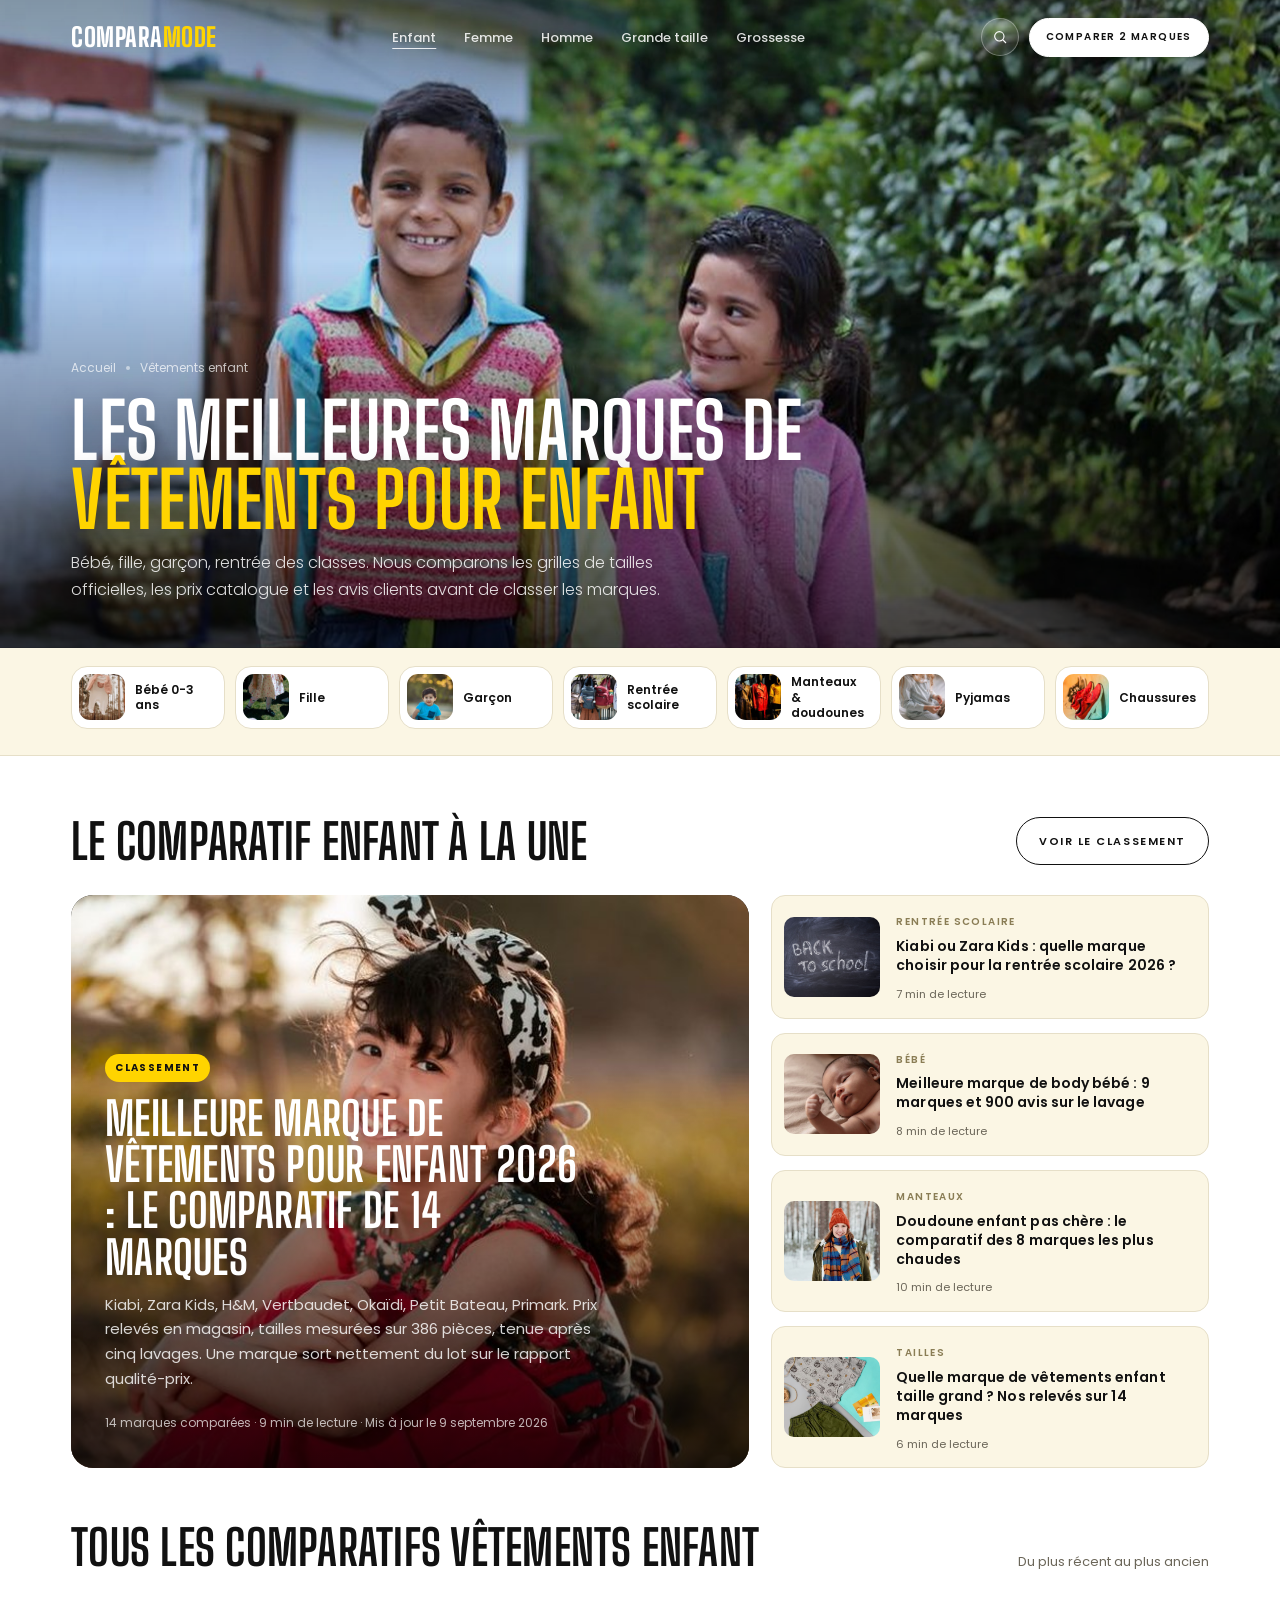
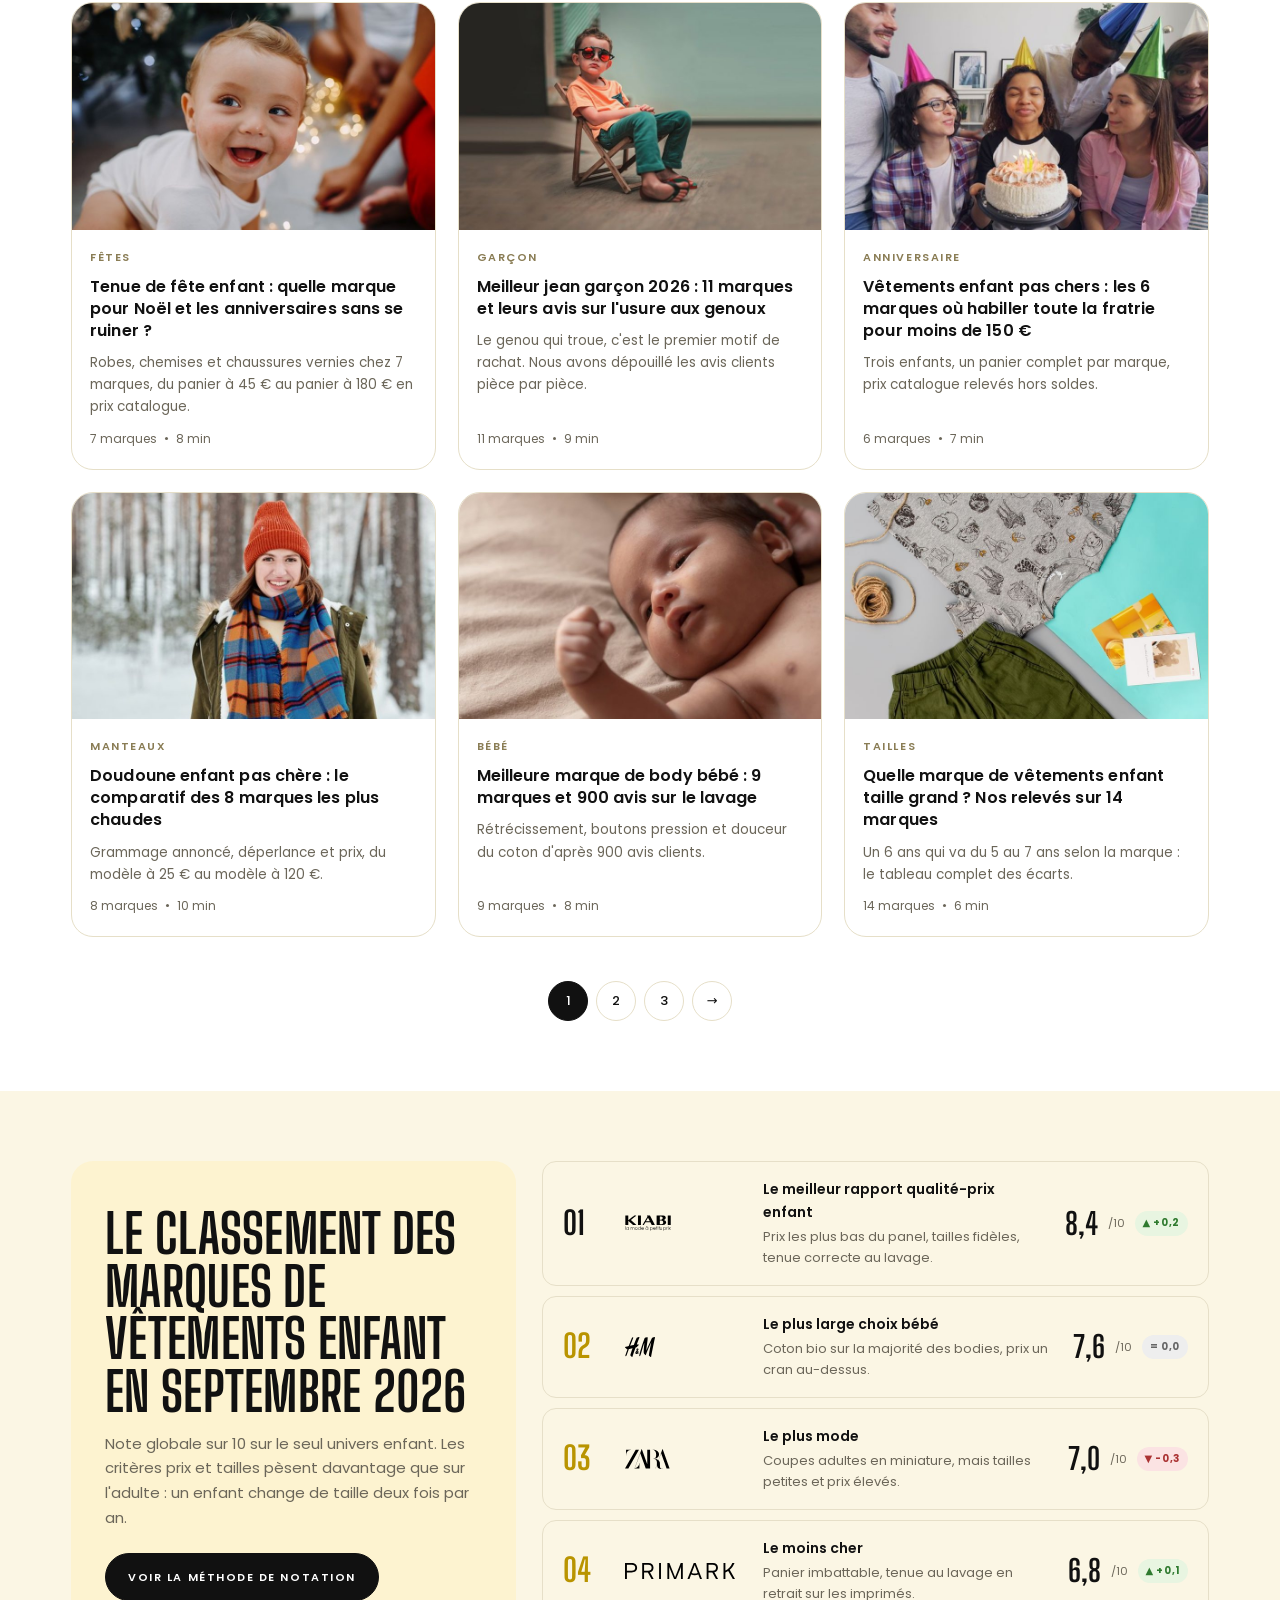
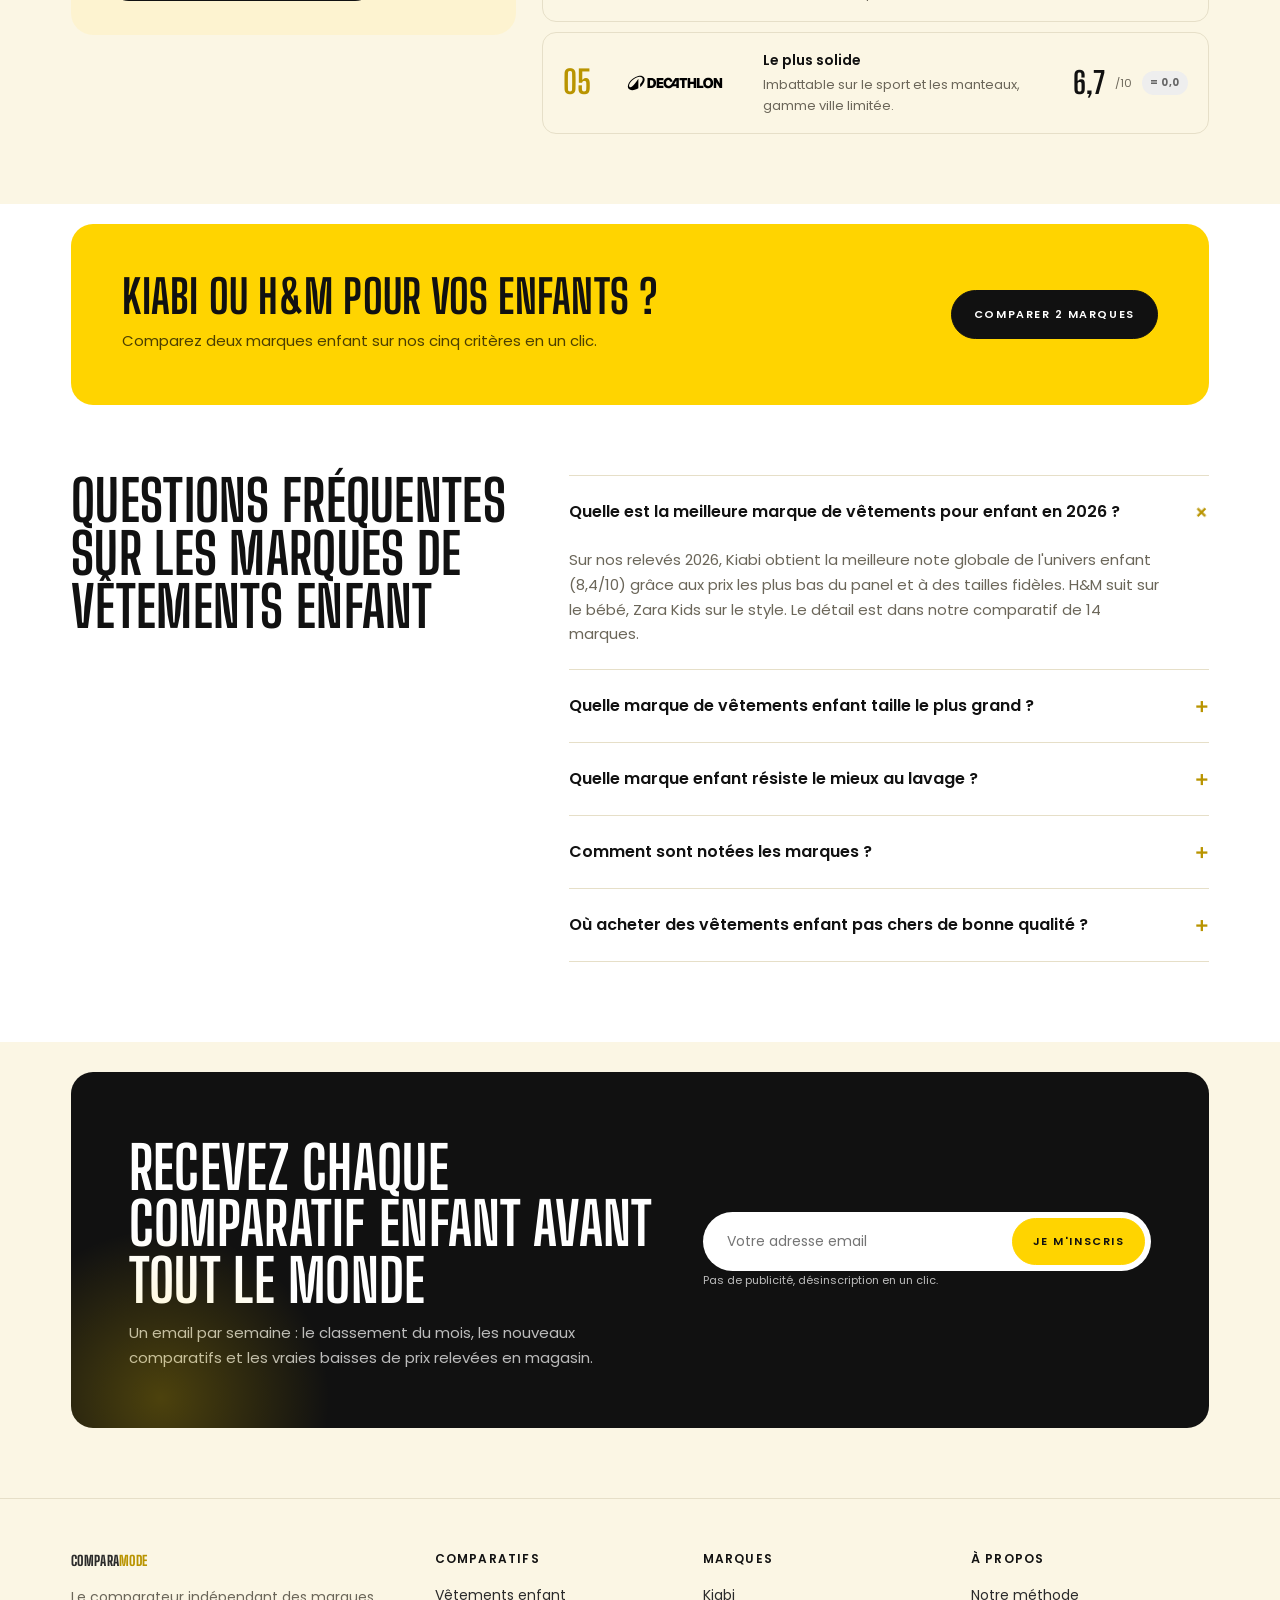
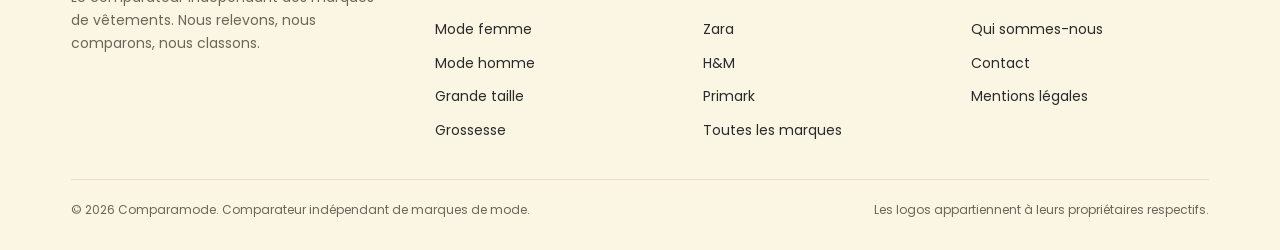
==== enfant/index.html @ b5bf591c "Comparamode, comparateur de marques de mode Site statique complet : page d'accueil, 5 pages catégori" ====
<!doctype html>
<html lang="fr">
<head>
<meta charset="utf-8">
<meta name="viewport" content="width=device-width, initial-scale=1">
<title>Meilleures marques de vêtements pour enfant 2026 : comparatifs et classement</title>
<meta name="description" content="Comparatifs de marques de vêtements pour enfant et bébé, Kiabi, Zara Kids, H&M, Primark. Prix relevés, tailles réelles mesurées, tenue au lavage. Le classement 2026 des meilleures marques enfant.">
<link rel="preconnect" href="https://fonts.googleapis.com">
<link rel="preconnect" href="https://fonts.gstatic.com" crossorigin>
<link href="https://fonts.googleapis.com/css2?family=Big+Shoulders+Display:wght@600;700;800&family=Poppins:wght@300;400;500;600&display=swap" rel="stylesheet">
<link rel="stylesheet" href="../assets/css/site.css?v=4">
</head>
<body>

<header>
  <div class="wrap nav">
    <a class="logo" href="../">COMPARA<span>MODE</span></a>
    <ul class="menu">
      <li><a href="../enfant/" style="text-decoration:underline;text-underline-offset:6px">Enfant</a></li>
      <li><a href="../femme/">Femme</a></li>
      <li><a href="../homme/">Homme</a></li>
      <li><a href="../grande-taille/">Grande taille</a></li>
      <li><a href="../grossesse/">Grossesse</a></li>
    </ul>
    <div class="nav-actions">
      <a class="iconbtn" href="#" aria-label="Rechercher"><svg viewBox="0 0 24 24"><circle cx="11" cy="11" r="7"/><path d="M16 16l5 5"/></svg></a>
      <a class="btn btn-dark" href="../#outil">Comparer 2 marques</a>
      <button class="burger" aria-label="Menu"><svg width="22" height="14" viewBox="0 0 22 14" fill="none" stroke="#111" stroke-width="1.7"><path d="M0 1h22M0 7h22M0 13h22"/></svg></button>
    </div>
  </div>
</header>

<section class="hero cat-hero">
  <img class="hero-bg" src="../assets/img/cat-enfant-hero.jpg" alt="Deux enfants en vêtements colorés" width="2000" height="900" fetchpriority="high">
  <div class="wrap hero-inner">
    <nav class="crumbs" aria-label="Fil d'Ariane"><a href="../">Accueil</a><i></i><span>Vêtements enfant</span></nav>
    <h1>Les meilleures marques de <em>vêtements pour enfant</em></h1>
    <p>Bébé, fille, garçon, rentrée des classes. Nous comparons les grilles de tailles officielles, les prix catalogue et les avis clients avant de classer les marques.</p>
  </div>
</section>

<nav class="subnav" aria-label="Sous-catégories">
  <div class="wrap subcards">
    <a class="subcard" href="#articles"><img src="../assets/img/sub-bebe.jpg" alt="" width="56" height="56" loading="lazy"><span>Bébé 0-3 ans</span><i><svg viewBox="0 0 24 24"><path d="M5 12h14M13 6l6 6-6 6"/></svg></i></a>
    <a class="subcard" href="#articles"><img src="../assets/img/sub-fille.jpg" alt="" width="56" height="56" loading="lazy"><span>Fille</span><i><svg viewBox="0 0 24 24"><path d="M5 12h14M13 6l6 6-6 6"/></svg></i></a>
    <a class="subcard" href="#articles"><img src="../assets/img/sub-garcon.jpg" alt="" width="56" height="56" loading="lazy"><span>Garçon</span><i><svg viewBox="0 0 24 24"><path d="M5 12h14M13 6l6 6-6 6"/></svg></i></a>
    <a class="subcard" href="#articles"><img src="../assets/img/sub-rentree.jpg" alt="" width="56" height="56" loading="lazy"><span>Rentrée scolaire</span><i><svg viewBox="0 0 24 24"><path d="M5 12h14M13 6l6 6-6 6"/></svg></i></a>
    <a class="subcard" href="#articles"><img src="../assets/img/sub-kidmanteau.jpg" alt="" width="56" height="56" loading="lazy"><span>Manteaux &amp; doudounes</span><i><svg viewBox="0 0 24 24"><path d="M5 12h14M13 6l6 6-6 6"/></svg></i></a>
    <a class="subcard" href="#articles"><img src="../assets/img/sub-pyjama.jpg" alt="" width="56" height="56" loading="lazy"><span>Pyjamas</span><i><svg viewBox="0 0 24 24"><path d="M5 12h14M13 6l6 6-6 6"/></svg></i></a>
    <a class="subcard" href="#articles"><img src="../assets/img/sub-kidshoes.jpg" alt="" width="56" height="56" loading="lazy"><span>Chaussures</span><i><svg viewBox="0 0 24 24"><path d="M5 12h14M13 6l6 6-6 6"/></svg></i></a>
  </div>
</nav>

<section class="cat-featured" id="articles">
  <div class="wrap">
    <div class="section-head">
      <h2>Le comparatif enfant à la une</h2>
      <a class="btn btn-ghost" href="#classement">Voir le classement</a>
    </div>
    <div class="feat-grid">
      <a class="feat-main" href="../enfant/meilleure-marque-vetements-enfant/">
        <img src="../assets/img/art-1.jpg" alt="" width="800" height="560">
        <div class="feat-body">
          <span class="tag">Classement</span>
          <h2>Meilleure marque de vêtements pour enfant 2026 : le comparatif de 14 marques</h2>
          <p>Kiabi, Zara Kids, H&amp;M, Vertbaudet, Okaïdi, Petit Bateau, Primark. Prix relevés en magasin, tailles mesurées sur 386 pièces, tenue après cinq lavages. Une marque sort nettement du lot sur le rapport qualité-prix.</p>
          <span class="feat-meta">14 marques comparées · 9 min de lecture · Mis à jour le 9 septembre 2026</span>
        </div>
      </a>
      <div class="feat-side">
        <a class="side-item" href="#"><img src="../assets/img/une.jpg" alt="" width="96" height="80"><div><span class="eyebrow">Rentrée scolaire</span><h3>Kiabi ou Zara Kids : quelle marque choisir pour la rentrée scolaire 2026 ?</h3><small>7 min de lecture</small></div></a>
        <a class="side-item" href="#"><img src="../assets/img/kid-3.jpg" alt="" width="96" height="80"><div><span class="eyebrow">Bébé</span><h3>Meilleure marque de body bébé : 9 marques et 900 avis sur le lavage</h3><small>8 min de lecture</small></div></a>
        <a class="side-item" href="#"><img src="../assets/img/kid-2.jpg" alt="" width="96" height="80"><div><span class="eyebrow">Manteaux</span><h3>Doudoune enfant pas chère : le comparatif des 8 marques les plus chaudes</h3><small>10 min de lecture</small></div></a>
        <a class="side-item" href="#"><img src="../assets/img/kid-6.jpg" alt="" width="96" height="80"><div><span class="eyebrow">Tailles</span><h3>Quelle marque de vêtements enfant taille grand ? Nos relevés sur 14 marques</h3><small>6 min de lecture</small></div></a>
      </div>
    </div>
  </div>
</section>

<section class="cat-grid">
  <div class="wrap">
    <div class="section-head">
      <h2>Tous les comparatifs vêtements enfant</h2>
      <span style="font-size:13px;color:var(--muted)">Du plus récent au plus ancien</span>
    </div>
    <div class="grid3">
      <a class="post big" href="#"><img src="../assets/img/kid-1.jpg" alt="" width="800" height="560"><div class="post-body"><span class="eyebrow">Fêtes</span><h3>Tenue de fête enfant : quelle marque pour Noël et les anniversaires sans se ruiner ?</h3><p class="excerpt">Robes, chemises et chaussures vernies chez 7 marques, du panier à 45 € au panier à 180 € en prix catalogue.</p><span class="meta">7 marques <i></i> 8 min</span></div></a>
      <a class="post big" href="#"><img src="../assets/img/kid-4.jpg" alt="" width="800" height="560"><div class="post-body"><span class="eyebrow">Garçon</span><h3>Meilleur jean garçon 2026 : 11 marques et leurs avis sur l'usure aux genoux</h3><p class="excerpt">Le genou qui troue, c'est le premier motif de rachat. Nous avons dépouillé les avis clients pièce par pièce.</p><span class="meta">11 marques <i></i> 9 min</span></div></a>
      <a class="post big" href="#"><img src="../assets/img/kid-5.jpg" alt="" width="800" height="560"><div class="post-body"><span class="eyebrow">Anniversaire</span><h3>Vêtements enfant pas chers : les 6 marques où habiller toute la fratrie pour moins de 150 €</h3><p class="excerpt">Trois enfants, un panier complet par marque, prix catalogue relevés hors soldes.</p><span class="meta">6 marques <i></i> 7 min</span></div></a>
      <a class="post big" href="#"><img src="../assets/img/kid-2.jpg" alt="" width="800" height="560"><div class="post-body"><span class="eyebrow">Manteaux</span><h3>Doudoune enfant pas chère : le comparatif des 8 marques les plus chaudes</h3><p class="excerpt">Grammage annoncé, déperlance et prix, du modèle à 25 € au modèle à 120 €.</p><span class="meta">8 marques <i></i> 10 min</span></div></a>
      <a class="post big" href="#"><img src="../assets/img/kid-3.jpg" alt="" width="800" height="560"><div class="post-body"><span class="eyebrow">Bébé</span><h3>Meilleure marque de body bébé : 9 marques et 900 avis sur le lavage</h3><p class="excerpt">Rétrécissement, boutons pression et douceur du coton d'après 900 avis clients.</p><span class="meta">9 marques <i></i> 8 min</span></div></a>
      <a class="post big" href="#"><img src="../assets/img/kid-6.jpg" alt="" width="800" height="560"><div class="post-body"><span class="eyebrow">Tailles</span><h3>Quelle marque de vêtements enfant taille grand ? Nos relevés sur 14 marques</h3><p class="excerpt">Un 6 ans qui va du 5 au 7 ans selon la marque : le tableau complet des écarts.</p><span class="meta">14 marques <i></i> 6 min</span></div></a>
    </div>
    <div class="pager"><a class="on" href="#">1</a><a href="#">2</a><a href="#">3</a><a href="#" aria-label="Page suivante">→</a></div>
  </div>
</section>

<section class="cat-rank" id="classement">
  <div class="wrap rank-grid">
    <div class="rank-intro">
      <h2>Le classement des marques de vêtements enfant en septembre 2026</h2>
      <p>Note globale sur 10 sur le seul univers enfant. Les critères prix et tailles pèsent davantage que sur l'adulte : un enfant change de taille deux fois par an.</p>
      <a class="btn btn-dark" href="../#methode">Voir la méthode de notation</a>
    </div>
    <div class="rank-list">
      <div class="rank-row"><span class="pos first">01</span><img src="../assets/logos/kiabi.svg" alt="Kiabi"><div class="why"><b>Le meilleur rapport qualité-prix enfant</b>Prix les plus bas du panel, tailles fidèles, tenue correcte au lavage.</div><div class="score"><b>8,4</b><small>/10</small><span class="chip">▲ +0,2</span></div></div>
      <div class="rank-row"><span class="pos">02</span><img src="../assets/logos/hm.svg" alt="H&amp;M"><div class="why"><b>Le plus large choix bébé</b>Coton bio sur la majorité des bodies, prix un cran au-dessus.</div><div class="score"><b>7,6</b><small>/10</small><span class="chip flat">= 0,0</span></div></div>
      <div class="rank-row"><span class="pos">03</span><img src="../assets/logos/zara.svg" alt="Zara"><div class="why"><b>Le plus mode</b>Coupes adultes en miniature, mais tailles petites et prix élevés.</div><div class="score"><b>7,0</b><small>/10</small><span class="chip down">▼ -0,3</span></div></div>
      <div class="rank-row"><span class="pos">04</span><img src="../assets/logos/primark.svg" alt="Primark"><div class="why"><b>Le moins cher</b>Panier imbattable, tenue au lavage en retrait sur les imprimés.</div><div class="score"><b>6,8</b><small>/10</small><span class="chip">▲ +0,1</span></div></div>
      <div class="rank-row"><span class="pos">05</span><img src="../assets/logos/decathlon.svg" alt="Decathlon"><div class="why"><b>Le plus solide</b>Imbattable sur le sport et les manteaux, gamme ville limitée.</div><div class="score"><b>6,7</b><small>/10</small><span class="chip flat">= 0,0</span></div></div>
    </div>
  </div>
</section>

<section class="cta-band">
  <div class="wrap">
    <div class="cta-card">
      <div><h2>Kiabi ou H&amp;M pour vos enfants ?</h2><p>Comparez deux marques enfant sur nos cinq critères en un clic.</p></div>
      <a class="btn btn-dark" href="../#outil">Comparer 2 marques</a>
    </div>
  </div>
</section>

<section class="faq">
  <div class="wrap faq-head">
    <h2>Questions fréquentes sur les marques de vêtements enfant</h2>
    <div>
      <details open><summary>Quelle est la meilleure marque de vêtements pour enfant en 2026 ?</summary><p>Sur nos relevés 2026, Kiabi obtient la meilleure note globale de l'univers enfant (8,4/10) grâce aux prix les plus bas du panel et à des tailles fidèles. H&amp;M suit sur le bébé, Zara Kids sur le style. Le détail est dans notre comparatif de 14 marques.</p></details>
      <details><summary>Quelle marque de vêtements enfant taille le plus grand ?</summary><p>Sur 14 marques mesurées, l'écart entre la taille annoncée et la taille réelle va de moins 2 cm à plus 4 cm sur un 6 ans. Kiabi et Vertbaudet taillent le plus juste, Zara Kids taille petit, Primark taille grand.</p></details>
      <details><summary>Quelle marque enfant résiste le mieux au lavage ?</summary><p>Nous lavons chaque pièce cinq fois à 40 °C et mesurons le rétrécissement et la tenue des couleurs. Petit Bateau et Decathlon sont les plus stables, les imprimés Primark et Shein sont les plus fragiles.</p></details>
      <details><summary>Comment sont notées les marques ?</summary><p>Cinq critères sur 10 : prix, qualité, fidélité des tailles, livraison et note globale pondérée. Les prix viennent des sites officiels, les écarts de taille des grilles publiées par les marques et la tenue au lavage des avis clients. Aucune marque ne finance nos comparatifs.</p></details>
      <details><summary>Où acheter des vêtements enfant pas chers de bonne qualité ?</summary><p>Pour un panier complet à moins de 100 € par enfant, Kiabi et Primark sont les deux options les plus économiques de notre panel, Kiabi gardant l'avantage sur la tenue au lavage.</p></details>
    </div>
  </div>
</section>

<section class="news" id="newsletter">
  <div class="wrap">
    <div class="news-card">
      <div>
        <h2>Recevez chaque comparatif enfant avant tout le monde</h2>
        <p>Un email par semaine : le classement du mois, les nouveaux comparatifs et les vraies baisses de prix relevées en magasin.</p>
      </div>
      <div>
        <form class="form" onsubmit="return false">
          <input type="email" placeholder="Votre adresse email" aria-label="Adresse email" required>
          <button class="btn btn-yellow" type="submit">Je m'inscris</button>
        </form>
        <p class="form-note">Pas de publicité, désinscription en un clic.</p>
      </div>
    </div>
  </div>
</section>

<footer>
  <div class="wrap">
    <div class="foot-grid">
      <div class="foot-brand"><a class="logo" href="../">COMPARA<span>MODE</span></a><p>Le comparateur indépendant des marques de vêtements. Nous relevons, nous comparons, nous classons.</p></div>
      <div><h4>Comparatifs</h4><ul><li><a href="../enfant/">Vêtements enfant</a></li><li><a href="../femme/">Mode femme</a></li><li><a href="../homme/">Mode homme</a></li><li><a href="../grande-taille/">Grande taille</a></li><li><a href="../grossesse/">Grossesse</a></li></ul></div>
      <div><h4>Marques</h4><ul><li><a href="#">Kiabi</a></li><li><a href="#">Zara</a></li><li><a href="#">H&amp;M</a></li><li><a href="#">Primark</a></li><li><a href="../#marques">Toutes les marques</a></li></ul></div>
      <div><h4>À propos</h4><ul><li><a href="../#methode">Notre méthode</a></li><li><a href="#">Qui sommes-nous</a></li><li><a href="#">Contact</a></li><li><a href="#">Mentions légales</a></li></ul></div>
    </div>
    <div class="foot-bottom"><span>© 2026 Comparamode. Comparateur indépendant de marques de mode.</span><span>Les logos appartiennent à leurs propriétaires respectifs.</span></div>
  </div>
</footer>

<script src="../assets/js/site.js?v=4"></script>
</body>
</html>
---- assets/css/site.css ----
:root{
  --yellow:#FFD400;
  --yellow-soft:#FDF3D0;
  --yellow-pale:#FBF6E4;
  --ink:#111111;
  --ink-2:#2A2A2A;
  --muted:#6B6659;
  --line:#E6DFC8;
  --white:#FFFFFF;
  --r-lg:22px;
  --r-md:14px;
  --gutter:clamp(16px,4vw,56px);
  --display:'Big Shoulders Display','Arial Narrow',Impact,sans-serif;
  --text:'Poppins',system-ui,-apple-system,'Helvetica Neue',Arial,sans-serif;
}
*{box-sizing:border-box}
html{-webkit-text-size-adjust:100%;scroll-behavior:smooth}
section{scroll-margin-top:84px}
body{margin:0;background:var(--yellow-pale);color:var(--ink);font-family:var(--text);font-size:15px;line-height:1.65;font-weight:400}
img{max-width:100%;height:auto;display:block}
a{color:inherit;text-decoration:none}
button{font:inherit}
.wrap{max-width:1240px;margin:0 auto;padding-inline:var(--gutter)}
h1,h2,h3,h4,.display{font-family:var(--display);font-weight:700;letter-spacing:.005em;text-transform:uppercase}
.eyebrow{font-size:11px;letter-spacing:.14em;text-transform:uppercase;font-weight:600;color:#8A7D55}
.btn{display:inline-flex;align-items:center;gap:8px;font-size:11px;letter-spacing:.14em;font-weight:600;padding:14px 22px;border:1px solid var(--ink);border-radius:999px;transition:.2s ease;cursor:pointer;text-transform:uppercase}
.btn-dark{background:var(--ink);color:#fff}
.btn-dark:hover{background:var(--yellow);color:var(--ink);border-color:var(--yellow)}
.btn-ghost{background:transparent;color:var(--ink)}
.btn-ghost:hover{background:var(--ink);color:#fff}
.btn-yellow{background:var(--yellow);color:var(--ink);border-color:var(--yellow)}
.btn-yellow:hover{background:#fff;border-color:#fff}
.section-head{display:flex;justify-content:space-between;align-items:flex-end;gap:24px;margin-bottom:30px}
.section-head h2{font-size:clamp(34px,3.8vw,52px);line-height:.98;margin:6px 0 0}
.section-head p{color:var(--muted);margin:8px 0 0;max-width:52ch}
.section-head .btn{flex:none}

/* ---------- header sticky ---------- */
header{position:fixed;top:0;left:0;right:0;z-index:50;background:transparent;border-bottom:1px solid transparent;transition:background .35s,border-color .35s;color:#fff}
header.scrolled{background:rgba(251,246,228,.86);backdrop-filter:saturate(1.4) blur(12px);-webkit-backdrop-filter:saturate(1.4) blur(12px);border-bottom-color:var(--line);color:var(--ink)}
header .logo span{color:var(--yellow)}
header.scrolled .logo span{color:#B99400}
header .menu a{color:rgba(255,255,255,.85)}
header.scrolled .menu a{color:var(--ink-2)}
header .iconbtn{background:rgba(255,255,255,.12);border-color:rgba(255,255,255,.3)}
header .iconbtn svg{stroke:#fff}
header.scrolled .iconbtn{background:#fff;border-color:var(--line)}
header.scrolled .iconbtn svg{stroke:#1c1c1c}
header .btn-dark{background:#fff;color:var(--ink);border-color:#fff}
header.scrolled .btn-dark{background:var(--ink);color:#fff;border-color:var(--ink)}
header .burger svg{stroke:#fff}
header.scrolled .burger svg{stroke:#111}
.nav{display:flex;align-items:center;gap:26px;padding-block:16px}
.logo{font-family:var(--display);font-weight:800;font-size:26px;letter-spacing:.02em;transition:color .3s}
.logo span{color:#B99400}
.menu{display:flex;gap:28px;margin:0 auto;list-style:none;padding:0}
.menu a{font-size:13px;font-weight:500;color:var(--ink-2)}
.menu a:hover{color:#000;text-decoration:underline;text-underline-offset:6px}
.nav-actions{display:flex;gap:10px;align-items:center}
.nav .btn{padding:10px 16px;font-size:10px}
.iconbtn{width:38px;height:38px;border-radius:999px;border:1px solid var(--line);display:grid;place-items:center;background:#fff}
.iconbtn svg{width:16px;height:16px;stroke:#1c1c1c;fill:none;stroke-width:1.7}
.burger{display:none;background:none;border:0;padding:0;cursor:pointer}

/* ---------- hero ---------- */
.hero{position:relative;height:100vh;min-height:640px;max-height:980px;overflow:hidden;background:#3a3300;color:#fff;display:flex;align-items:flex-end}
.hero-bg{position:absolute;inset:0;width:100%;height:100%;object-fit:cover;object-position:68% 40%;transform-origin:62% 45%;will-change:transform}
.hero-bg.in{animation:breathe 9s ease-in-out infinite alternate}
.cat-hero .hero-bg.in{animation:none;transform:none}
@keyframes breathe{from{transform:scale(1)}to{transform:scale(1.09)}}
.hero::after{content:"";position:absolute;inset:0;background:linear-gradient(180deg,rgba(0,0,0,.28) 0%,rgba(0,0,0,0) 35%,rgba(0,0,0,.55) 100%),linear-gradient(90deg,rgba(0,0,0,.45) 0%,rgba(0,0,0,0) 60%)}
.hero-inner{position:relative;z-index:1;width:100%;padding-bottom:clamp(40px,6vh,72px)}
.hero h1{font-size:clamp(46px,6.6vw,100px);line-height:.9;margin:0 0 22px;letter-spacing:.005em;max-width:19ch;text-shadow:0 2px 24px rgba(0,0,0,.25)}
.hero h1 em{font-style:normal;color:var(--yellow)}
.hero p{color:rgba(255,255,255,.82);max-width:56ch;margin:0 0 28px;font-size:clamp(15px,1.3vw,18px);font-weight:300}
.btns{display:flex;gap:14px;flex-wrap:wrap;align-items:center}
.btn-pill{display:inline-flex;align-items:center;gap:18px;background:#fff;color:var(--ink);border-radius:999px;padding:8px 8px 8px 26px;font-size:15px;font-weight:500;text-transform:none;letter-spacing:0;border:0;transition:.25s}
.btn-pill .circ{width:46px;height:46px;border-radius:999px;background:var(--ink);display:grid;place-items:center;transition:.25s}
.btn-pill .circ svg{width:18px;height:18px;stroke:#fff;fill:none;stroke-width:2}
.btn-pill:hover{background:var(--yellow)}
.btn-pill:hover .circ{transform:translateX(3px)}
.btn-link{color:#fff;font-size:14px;font-weight:500;text-decoration:underline;text-underline-offset:6px;text-decoration-color:rgba(255,255,255,.4)}
.btn-link:hover{text-decoration-color:var(--yellow)}
@keyframes pulse{0%,100%{opacity:.3}50%{opacity:1}}

/* ---------- bandeau marques ---------- */
.brands{background:var(--yellow-soft);border-block:1px solid var(--line);padding-block:18px 16px}
.brands-head{text-align:center;font-size:10px;letter-spacing:.16em;color:#7d7256;margin-bottom:13px;text-transform:uppercase;font-weight:600}
.marquee{position:relative;overflow:hidden;-webkit-mask-image:linear-gradient(90deg,transparent,#000 8%,#000 92%,transparent);mask-image:linear-gradient(90deg,transparent,#000 8%,#000 92%,transparent)}
.marquee-track{--shift:0px;--dur:30s;display:flex;flex-wrap:nowrap;width:max-content;gap:64px;align-items:center;will-change:transform}
.marquee-track.ready{animation:slide var(--dur) linear infinite}
.marquee:hover .marquee-track{animation-play-state:paused}
.marquee-track img{height:24px;width:auto;max-width:116px;object-fit:contain;filter:grayscale(1) brightness(0);opacity:.78;transition:.25s ease}
.marquee-track img:hover{filter:none;opacity:1}
@keyframes slide{from{transform:translateX(0)}to{transform:translateX(calc(-1 * var(--shift)))}}

/* ---------- à la une ---------- */
.featured{background:var(--white);padding-block:60px 30px}
.feat-grid{display:grid;grid-template-columns:1.55fr 1fr;gap:22px}
.feat-main{position:relative;border-radius:var(--r-lg);overflow:hidden;background:#111;color:#fff;min-height:480px;display:flex;align-items:flex-end}
.feat-main img{position:absolute;inset:0;width:100%;height:100%;object-fit:cover;transition:transform .8s ease}
.feat-main:hover img{transform:scale(1.03)}
.feat-main::after{content:"";position:absolute;inset:0;background:linear-gradient(180deg,rgba(0,0,0,0) 30%,rgba(0,0,0,.78) 100%)}
.feat-body{position:relative;z-index:1;padding:34px}
.tag{display:inline-block;background:var(--yellow);color:var(--ink);font-size:10px;letter-spacing:.14em;font-weight:700;padding:6px 10px;border-radius:999px;text-transform:uppercase}
.feat-body h2{font-size:clamp(34px,3.6vw,52px);line-height:1;margin:14px 0 12px;max-width:24ch}
.feat-body p{margin:0 0 18px;color:rgba(255,255,255,.82);max-width:56ch}
.feat-meta{font-size:12px;color:rgba(255,255,255,.7)}
.feat-side{display:flex;flex-direction:column;gap:14px}
.side-item{display:grid;grid-template-columns:96px 1fr;gap:16px;align-items:center;background:var(--yellow-pale);border:1px solid var(--line);border-radius:var(--r-md);padding:12px;transition:.2s ease}
.side-item:hover{transform:translateX(4px);background:var(--yellow-soft)}
.side-item img{width:96px;height:80px;object-fit:cover;border-radius:10px}
.side-item h3{font-family:var(--text);font-weight:600;font-size:14px;line-height:1.35;margin:4px 0 6px;text-transform:none}
.side-item .eyebrow{font-size:10px}
.side-item small{font-size:11px;color:var(--muted)}

/* ---------- outil de comparaison ---------- */
.tool{background:var(--white);padding-block:30px 70px}
.tool-card{background:var(--ink);color:#fff;border-radius:var(--r-lg);padding:clamp(24px,3.5vw,48px);display:grid;grid-template-columns:1fr 1.6fr;gap:clamp(24px,4vw,56px);position:relative;overflow:hidden}
.tool-card::before{content:"";position:absolute;right:-120px;top:-120px;width:360px;height:360px;border-radius:50%;background:radial-gradient(circle,rgba(255,212,0,.28),transparent 70%)}
.tool-intro h2{font-size:clamp(38px,4.2vw,58px);line-height:.98;margin:12px 0 14px}
.tool-intro p{color:rgba(255,255,255,.72);margin:0 0 24px}
.tool-intro .eyebrow{color:var(--yellow)}
.selects{display:grid;grid-template-columns:1fr auto 1fr;gap:12px;align-items:center}
.vs{font-family:var(--display);font-size:20px;font-weight:700;color:var(--yellow)}
.select{position:relative}
.select select{width:100%;appearance:none;-webkit-appearance:none;background:#1E1E1E;color:#fff;border:1px solid rgba(255,255,255,.14);border-radius:12px;padding:13px 40px 13px 14px;font-weight:500;font-size:14px;cursor:pointer}
.select::after{content:"";position:absolute;right:16px;top:50%;width:8px;height:8px;border-right:1.6px solid #fff;border-bottom:1.6px solid #fff;transform:translateY(-70%) rotate(45deg);pointer-events:none}
.compare{position:relative;z-index:1}
.cmp-head{display:grid;grid-template-columns:1.2fr 1fr 1fr;gap:14px;font-size:12px;color:rgba(255,255,255,.6);padding:0 0 12px;border-bottom:1px solid rgba(255,255,255,.12)}
.cmp-head b{color:#fff;font-size:20px;font-family:var(--display);font-weight:700;text-transform:uppercase}
.cmp-row{display:grid;grid-template-columns:1.2fr 1fr 1fr;gap:14px;align-items:center;padding:14px 0;border-bottom:1px solid rgba(255,255,255,.08)}
.cmp-row .crit{font-weight:500;font-size:14px}
.cmp-row .crit small{display:block;color:rgba(255,255,255,.5);font-weight:400;font-size:11px;margin-top:2px}
.bar{display:flex;align-items:center;gap:10px}
.bar .track{flex:1;height:8px;border-radius:99px;background:rgba(255,255,255,.12);overflow:hidden}
.bar .fill{height:100%;border-radius:99px;background:rgba(255,255,255,.45);transition:width .6s cubic-bezier(.2,.8,.2,1)}
.bar.win .fill{background:var(--yellow)}
.bar .val{font-family:var(--display);font-size:20px;font-weight:700;min-width:34px;text-align:right;color:rgba(255,255,255,.8)}
.bar.win .val{color:var(--yellow)}
.verdict{display:flex;justify-content:space-between;align-items:center;gap:14px;margin-top:18px;padding:16px 18px;background:rgba(255,255,255,.06);border:1px solid rgba(255,255,255,.1);border-radius:14px;flex-wrap:wrap}
.verdict b{font-family:var(--display);font-weight:700;font-size:24px;text-transform:uppercase}
.verdict span{color:rgba(255,255,255,.7);font-size:13px}
.tool-note{margin-top:14px;font-size:11px;color:rgba(255,255,255,.45)}

/* ---------- catégories ---------- */
.cats{background:var(--yellow-pale);padding-block:66px 70px}
.grid4{display:grid;grid-template-columns:repeat(4,1fr);gap:18px}
.tile{position:relative;border-radius:var(--r-lg);overflow:hidden;background:var(--yellow-soft);display:block}
.tile img{aspect-ratio:4/5;width:100%;object-fit:cover;transition:transform .6s ease}
.tile:hover img{transform:scale(1.05)}
.tile::after{content:"";position:absolute;inset:auto 0 0 0;height:55%;background:linear-gradient(transparent,rgba(0,0,0,.6))}
.tile-label{position:absolute;left:18px;right:18px;bottom:18px;color:#fff;z-index:1;display:flex;justify-content:space-between;align-items:flex-end;gap:10px}
.tile-label strong{display:block;font-family:var(--display);font-weight:700;font-size:28px;line-height:1;text-transform:uppercase}
.tile-label em{font-style:normal;font-size:11px;opacity:.85;display:block;margin-top:4px}
.tile-label .arrow{width:34px;height:34px;border-radius:99px;background:var(--yellow);display:grid;place-items:center;flex:none;transition:.2s}
.tile:hover .arrow{transform:rotate(-45deg)}
.tile-label .arrow svg{width:14px;height:14px;stroke:#111;fill:none;stroke-width:2}

/* ---------- classement du mois ---------- */
.ranking{background:var(--white);padding-block:66px 70px}
.rank-grid{display:grid;grid-template-columns:1fr 1.4fr;gap:26px;align-items:start}
.rank-intro{background:var(--yellow-soft);border-radius:var(--r-lg);padding:34px;position:sticky;top:96px}
.rank-intro h2{font-size:clamp(38px,4.2vw,58px);line-height:.98;margin:12px 0 14px}
.rank-intro p{color:var(--muted);margin:0 0 22px}
.rank-list{display:flex;flex-direction:column;gap:10px}
.rank-row{display:grid;grid-template-columns:44px 120px 1fr auto;gap:18px;align-items:center;background:var(--yellow-pale);border:1px solid var(--line);border-radius:var(--r-md);padding:16px 20px;transition:.2s}
.rank-row:hover{background:#fff;transform:translateX(4px)}
.rank-row .pos{font-family:var(--display);font-size:32px;font-weight:700;color:#B99400}
.rank-row .pos.first{color:var(--ink)}
.rank-row img{height:20px;width:auto;max-width:110px;object-fit:contain;filter:grayscale(1) brightness(0)}
.rank-row .why{font-size:13px;color:var(--muted)}
.rank-row .why b{display:block;color:var(--ink);font-weight:600;font-size:14px;margin-bottom:2px}
.score{display:flex;align-items:center;gap:10px}
.score b{font-family:var(--display);font-size:30px;font-weight:700}
.score small{font-size:11px;color:var(--muted)}
.chip{font-size:10px;font-weight:700;letter-spacing:.06em;padding:4px 8px;border-radius:99px;background:#E8F5E1;color:#2F7A2F}
.chip.down{background:#FBE3E3;color:#A33}
.chip.flat{background:#EEE;color:#666}

/* ---------- derniers comparatifs ---------- */
.posts{background:var(--yellow-pale);padding-block:66px 70px}
.post{background:#fff;border:1px solid var(--line);border-radius:var(--r-lg);overflow:hidden;display:flex;flex-direction:column;transition:.25s ease}
.post:hover{transform:translateY(-5px);box-shadow:0 18px 40px rgba(60,45,0,.08)}
.post img{aspect-ratio:10/7;width:100%;object-fit:cover}
.post-body{padding:18px 18px 20px;display:flex;flex-direction:column;gap:9px;flex:1}
.post h3{font-family:var(--text);font-weight:600;font-size:15px;line-height:1.38;margin:0;text-transform:none}
.post .meta{margin-top:auto;font-size:12px;color:var(--muted);display:flex;gap:8px;align-items:center}
.post .meta i{width:3px;height:3px;border-radius:99px;background:var(--muted);display:inline-block}

/* ---------- méthode ---------- */
.method{background:var(--white);padding-block:80px 84px}
.method-head{display:grid;grid-template-columns:1.1fr .9fr;gap:40px;align-items:end;margin-bottom:56px}
.method-head h2{font-size:clamp(40px,4.6vw,66px);line-height:.94;margin:0}
.method-head p{color:var(--muted);margin:0;font-size:16px;max-width:44ch}
.steps{display:grid;grid-template-columns:repeat(3,1fr);gap:0;border-top:1px solid var(--ink)}
.step{position:relative;padding:34px 34px 44px 0;border-right:1px solid var(--line)}
.step:last-child{border-right:0}
.step+.step{padding-left:34px}
.step .n{font-family:var(--display);font-weight:800;font-size:clamp(72px,7vw,112px);line-height:.85;color:var(--yellow);letter-spacing:-.01em;display:block;margin:0 0 22px}
.step h3{font-family:var(--text);font-weight:600;text-transform:none;letter-spacing:0;font-size:19px;line-height:1.3;margin:0 0 12px}
.step p{color:var(--muted);margin:0;font-size:14.5px}

/* ---------- newsletter dark card ---------- */
.news{background:var(--yellow-pale);padding-block:30px 70px}
.news-card{background:var(--ink);color:#fff;border-radius:var(--r-lg);padding:clamp(30px,4.5vw,60px);display:grid;grid-template-columns:1.2fr 1fr;gap:36px;align-items:center;position:relative;overflow:hidden}
.news-card::after{content:"";position:absolute;left:-80px;bottom:-140px;width:340px;height:340px;border-radius:50%;background:radial-gradient(circle,rgba(255,212,0,.25),transparent 70%)}
.news-card h2{font-size:clamp(40px,4.6vw,66px);line-height:.96;margin:10px 0 12px}
.news-card p{color:rgba(255,255,255,.72);margin:0}
.news-card .eyebrow{color:var(--yellow)}
.form{display:flex;background:#fff;border-radius:999px;padding:6px;position:relative;z-index:1}
.form input{flex:1;border:0;outline:0;padding:12px 18px;font:inherit;font-size:14px;background:transparent;color:#111;min-width:0}
.form .btn{padding:12px 20px}
.form-note{font-size:11px;color:rgba(255,255,255,.5);margin-top:12px}

/* ---------- footer ---------- */
footer{background:var(--yellow-pale);border-top:1px solid var(--line);padding-block:50px 30px}
.foot-grid{display:grid;grid-template-columns:1.4fr 1fr 1fr 1fr;gap:30px;margin-bottom:36px}
.foot-grid h4{font-size:12px;letter-spacing:.1em;text-transform:uppercase;margin:0 0 14px;font-family:var(--text);font-weight:600}
.foot-grid ul{list-style:none;margin:0;padding:0;display:grid;gap:9px}
.foot-grid a{font-size:14px;color:var(--ink-2)}
.foot-grid a:hover{text-decoration:underline;text-underline-offset:4px}
.foot-brand p{color:var(--muted);font-size:14px;max-width:34ch;margin:12px 0 0}
.foot-bottom{display:flex;justify-content:space-between;gap:18px;flex-wrap:wrap;border-top:1px solid var(--line);padding-top:20px;font-size:12px;color:var(--muted)}

/* ---------- responsive ---------- */
@media (max-width:1000px){
  .feat-grid,.rank-grid,.tool-card,.news-card{grid-template-columns:1fr}
  .rank-intro{position:static}
  .method-head{grid-template-columns:1fr;gap:16px}
  .steps{grid-template-columns:1fr}
  .step{border-right:0;border-bottom:1px solid var(--line);padding:28px 0 32px}
  .step+.step{padding-left:0}
    .foot-grid{grid-template-columns:1fr 1fr}
}
@media (max-width:900px){
  .menu{display:none}
  .burger{display:block;margin-left:auto}
  .nav .btn{display:none}
  .hero{min-height:560px}
  .hero-bg{object-position:80% 30%}
    .grid4{grid-template-columns:repeat(2,1fr);gap:14px}
  .section-head{flex-direction:column;align-items:flex-start}
  .feat-main{min-height:380px}
  .rank-row{grid-template-columns:36px 1fr auto;gap:12px}
  .rank-row .why{grid-column:1/-1}
}
@media (max-width:600px){
  .foot-grid{grid-template-columns:1fr}
  .selects{grid-template-columns:1fr}
  .vs{text-align:center}
  .cmp-head,.cmp-row{grid-template-columns:1fr}
  .cmp-head{display:none}
  .bar{gap:8px;flex-wrap:wrap}
  .bar::before{content:attr(data-brand);flex:0 0 100%;font-size:11px;color:rgba(255,255,255,.55);margin-bottom:-4px}
  .bar.win::before{color:var(--yellow)}
  .marquee-track{gap:44px}
}

/* ---------- page catégorie ---------- */
.cat-hero{position:relative;height:72vh;min-height:560px;max-height:760px;overflow:hidden;background:#222;color:#fff;display:flex;align-items:flex-end}
.cat-hero .hero-bg{object-position:center center}
.cat-hero::after{content:"";position:absolute;inset:0;background:linear-gradient(180deg,rgba(0,0,0,.35) 0%,rgba(0,0,0,.05) 40%,rgba(0,0,0,.72) 100%)}
.cat-hero .hero-inner{padding-bottom:clamp(30px,5vh,56px)}
.crumbs{display:flex;gap:10px;align-items:center;font-size:12px;color:rgba(255,255,255,.7);margin-bottom:18px}
.crumbs a:hover{color:#fff;text-decoration:underline;text-underline-offset:4px}
.crumbs i{width:4px;height:4px;border-radius:99px;background:rgba(255,255,255,.5);display:inline-block}
.cat-hero h1{font-size:clamp(44px,6vw,88px);line-height:.9;margin:0 0 16px;letter-spacing:.005em;max-width:24ch}
.cat-hero h1 em{font-style:normal;color:var(--yellow)}
.cat-hero p{color:rgba(255,255,255,.85);max-width:60ch;margin:0;font-size:clamp(15px,1.25vw,18px);font-weight:300}
.subnav{background:var(--yellow-pale);padding-block:18px 26px;border-bottom:1px solid var(--line)}
.subcards{display:grid;grid-template-columns:repeat(auto-fit,minmax(150px,1fr));gap:10px}
.subcard{display:flex;align-items:center;gap:10px;background:#fff;border:1px solid var(--line);border-radius:16px;padding:7px 12px 7px 7px;transition:.22s ease;min-width:0}
.subcard img{width:46px;height:46px;border-radius:11px;object-fit:cover;flex:none}
.subcard span{font-size:12px;font-weight:600;line-height:1.3;flex:1;min-width:0}
.subcard i{display:none}
.subcard i svg{width:13px;height:13px;stroke:#111;fill:none;stroke-width:2}
.subcard:hover{transform:translateY(-3px);box-shadow:0 14px 30px rgba(60,45,0,.10);border-color:#E6D48A}
.cat-featured{background:var(--white);padding-block:56px 30px}
.cat-grid{background:var(--white);padding-block:20px 70px}
.grid3{display:grid;grid-template-columns:repeat(3,1fr);gap:22px}
.post.big img{aspect-ratio:16/10}
.post .post-body{gap:10px}
.post h3{font-size:16px}
.post .excerpt{color:var(--muted);font-size:13.5px;margin:0}
.pager{display:flex;justify-content:center;align-items:center;gap:8px;margin-top:44px}
.pager a{width:40px;height:40px;border-radius:999px;border:1px solid var(--line);display:grid;place-items:center;font-size:13px;font-weight:500;background:#fff}
.pager a.on{background:var(--ink);color:#fff;border-color:var(--ink)}
.pager a:hover{border-color:var(--ink)}
.cat-rank{background:var(--yellow-pale);padding-block:70px}
.cat-rank .rank-grid{grid-template-columns:1fr 1.5fr}
.cta-band{background:var(--white);padding-block:20px 70px}
.cta-card{background:var(--yellow);border-radius:var(--r-lg);padding:clamp(28px,4vw,52px);display:grid;grid-template-columns:1.3fr auto;gap:30px;align-items:center}
.cta-card h2{font-size:clamp(32px,3.6vw,50px);line-height:.96;margin:0 0 10px}
.cta-card p{margin:0;color:rgba(0,0,0,.7)}
.faq{background:var(--white);padding-block:0 80px}
.faq-head{display:grid;grid-template-columns:1fr 1.4fr;gap:40px;align-items:start}
.faq-head h2{font-size:clamp(38px,4.4vw,60px);line-height:.94;margin:0;position:sticky;top:110px}
.faq details{border-top:1px solid var(--line);padding:0}
.faq details:last-child{border-bottom:1px solid var(--line)}
.faq summary{list-style:none;cursor:pointer;display:flex;justify-content:space-between;gap:20px;align-items:center;padding:22px 0;font-weight:600;font-size:16px}
.faq summary::-webkit-details-marker{display:none}
.faq summary::after{content:"+";font-family:var(--display);font-weight:700;font-size:28px;line-height:1;color:#B99400;transition:.25s;flex:none}
.faq details[open] summary::after{transform:rotate(45deg)}
.faq details p{margin:0 0 22px;color:var(--muted);max-width:66ch}

@media (max-width:1000px){.faq-head{grid-template-columns:1fr;gap:16px}.faq-head h2{position:static}.cat-rank .rank-grid{grid-template-columns:1fr}.cta-card{grid-template-columns:1fr}}
@media (max-width:900px){.grid3{grid-template-columns:repeat(2,1fr);gap:14px}.cat-hero{min-height:440px}}
@media (max-width:700px){.subcards{display:flex;overflow-x:auto;scrollbar-width:none;padding-bottom:4px}.subcards::-webkit-scrollbar{display:none}.subcard{flex:0 0 200px}}
@media (max-width:600px){.grid3{grid-template-columns:1fr}}

/* ---------- article ---------- */
.art-hero{position:relative;height:clamp(340px,44vh,500px);overflow:hidden;background:#232019}
.art-hero img{width:100%;height:100%;object-fit:cover;object-position:center 28%}
.art-hero::after{content:"";position:absolute;inset:0;background:linear-gradient(180deg,rgba(0,0,0,.42) 0%,rgba(0,0,0,.12) 45%,rgba(0,0,0,.35) 100%)}
.art-head{background:var(--white);padding-block:0 6px}
.art-card{position:relative;z-index:2;margin-top:clamp(-150px,-9vw,-80px);background:var(--yellow-pale);border:1px solid var(--line);border-radius:var(--r-lg);padding:clamp(24px,3vw,42px);box-shadow:0 24px 60px rgba(40,30,0,.12);max-width:950px}
.art-card .crumbs{color:var(--muted);margin-bottom:14px}
.art-card .crumbs a:hover{color:var(--ink)}
.art-card .crumbs i{background:#C9BE97}
.art-card h1{font-size:clamp(30px,3.9vw,56px);line-height:.96;margin:0 0 16px;max-width:26ch}
.art-lead{font-size:clamp(15.5px,1.3vw,18px);color:#4A4437;max-width:70ch;margin:0;font-weight:300}
.art-meta{display:flex;gap:20px;flex-wrap:wrap;align-items:center;margin-top:26px;padding-top:22px;border-top:1px solid var(--line);font-size:12.5px;color:var(--muted)}
.art-meta b{color:var(--ink);font-weight:600}
.art-author{display:flex;align-items:center;gap:10px}
.art-author span{width:34px;height:34px;border-radius:999px;background:var(--ink);color:var(--yellow);display:grid;place-items:center;font-family:var(--display);font-weight:700;font-size:15px}
.art-body{background:var(--white);padding-block:36px 70px}
.art-cols{display:grid;grid-template-columns:minmax(0,1fr) 300px;gap:56px;align-items:start}
.prose{min-width:0}

/* encart en bref */
.brief{background:var(--yellow-soft);border:1px solid #E8D98F;border-radius:var(--r-lg);padding:26px 28px;margin:0 0 36px}
.prose .brief h2{font-size:26px;margin-top:0;margin:0 0 14px;display:flex;align-items:center;gap:10px}
.brief h2::before{content:"";width:10px;height:10px;border-radius:99px;background:var(--yellow);border:2px solid var(--ink);flex:none}
.brief p{margin:0 0 12px;font-size:15.5px}
.brief ul{margin:0;padding-left:0;list-style:none;display:grid;gap:9px}
.brief li{display:flex;gap:10px;font-size:15px}
.brief li::before{content:"→";color:#B99400;font-weight:700;flex:none}
.brief .answer{background:#fff;border-radius:12px;padding:16px 18px;margin-bottom:16px;font-size:16px;line-height:1.55}
.brief .answer b{font-weight:600}

/* sommaire */
.toc{border:1px solid var(--line);border-radius:var(--r-md);padding:20px 22px;margin:0 0 36px;background:var(--yellow-pale)}
.prose .toc h2{font-size:15px;margin-top:0;font-family:var(--text);font-weight:600;text-transform:uppercase;letter-spacing:.08em;margin:0 0 12px}
.toc ol{margin:0;padding-left:20px;display:grid;gap:7px;font-size:14.5px}
.toc a:hover{text-decoration:underline;text-underline-offset:3px}

/* corps de texte */
.prose h2{font-size:clamp(28px,3vw,40px);line-height:1;margin:46px 0 16px;scroll-margin-top:96px}
.prose h3{font-family:var(--text);text-transform:none;letter-spacing:0;font-size:19px;font-weight:600;margin:32px 0 10px}
.prose p{margin:0 0 16px;font-size:16px;line-height:1.72}
.prose ul,.prose ol{margin:0 0 20px;padding-left:0;list-style:none;display:grid;gap:11px}
.prose ol{counter-reset:li}
.prose ul li{display:flex;gap:12px;font-size:15.5px;line-height:1.6}
.prose ul li::before{content:"";width:7px;height:7px;border-radius:99px;background:var(--yellow);border:1.5px solid var(--ink);flex:none;margin-top:8px}
.prose ol li{display:flex;gap:12px;font-size:15.5px;line-height:1.6;counter-increment:li}
.prose ol li::before{content:counter(li);font-family:var(--display);font-weight:700;color:#B99400;font-size:17px;flex:none;min-width:16px}
.prose li b{font-weight:600}
.prose a{text-decoration:underline;text-underline-offset:3px;text-decoration-color:#D8C97F}
.prose a:hover{text-decoration-color:var(--ink)}
.prose blockquote{margin:26px 0;padding:18px 22px;background:var(--yellow-pale);border-left:3px solid var(--yellow);border-radius:0 12px 12px 0;font-size:16px}
.prose blockquote p:last-child{margin:0}

/* tableau */
.table-wrap{margin:0 0 26px;border:1px solid var(--line);border-radius:var(--r-md);overflow:hidden}
.table-scroll{overflow-x:auto}
table{width:100%;border-collapse:collapse;font-size:14px;min-width:600px}
thead th{background:var(--ink);color:#fff;text-align:left;padding:13px 14px;font-weight:600;font-size:12.5px;letter-spacing:.02em;white-space:nowrap}
tbody td{padding:13px 14px;border-top:1px solid var(--line);vertical-align:top}
tbody tr:nth-child(even){background:var(--yellow-pale)}
tbody tr:hover{background:var(--yellow-soft)}
td.brand{font-weight:600;white-space:nowrap}
td.note{font-family:var(--display);font-weight:700;font-size:19px;white-space:nowrap}
td.note.best{color:#1E7A1E}
.badge{display:inline-block;font-size:10px;font-weight:700;letter-spacing:.05em;padding:3px 7px;border-radius:999px;background:var(--yellow);margin-left:6px;text-transform:uppercase}
.table-note{font-size:12px;color:var(--muted);padding:10px 14px;background:var(--white);border-top:1px solid var(--line)}

/* podium */
.podium{display:grid;grid-template-columns:repeat(3,1fr);gap:14px;margin:0 0 32px}
.pod{border:1px solid var(--line);border-radius:var(--r-md);padding:20px;background:var(--yellow-pale);display:flex;flex-direction:column;gap:8px}
.pod.first{background:var(--yellow);border-color:var(--yellow)}
.pod .rank{font-family:var(--display);font-weight:800;font-size:40px;line-height:.8;color:#B99400}
.pod.first .rank{color:var(--ink)}
.pod img{height:20px;width:auto;max-width:100px;object-fit:contain;filter:grayscale(1) brightness(0);margin:4px 0}
.pod b{font-size:14.5px;font-weight:600}
.pod span{font-size:13px;color:var(--muted)}
.pod.first span{color:rgba(0,0,0,.68)}
.pod .sc{font-family:var(--display);font-weight:700;font-size:24px;margin-top:auto}

/* verdict + methodo */
.verdict-box{background:var(--ink);color:#fff;border-radius:var(--r-lg);padding:30px 32px;margin:36px 0;position:relative;overflow:hidden}
.verdict-box::after{content:"";position:absolute;right:-100px;top:-120px;width:300px;height:300px;border-radius:50%;background:radial-gradient(circle,rgba(255,212,0,.22),transparent 70%)}
.prose .verdict-box h2{position:relative;z-index:1;font-size:30px;margin:0 0 12px}
.verdict-box p{position:relative;z-index:1;margin:0 0 10px;color:rgba(255,255,255,.82);font-size:16px}
.verdict-box p:last-child{margin:0}
.verdict-box b{color:var(--yellow);font-weight:600}
.method-box{border:1px dashed #C9BE97;border-radius:var(--r-md);padding:22px 24px;margin:36px 0 0;background:var(--yellow-pale)}
.prose .method-box h2{font-size:22px;margin:0 0 10px}
.method-box p{font-size:14.5px;color:var(--muted);margin:0 0 10px}
.method-box ul{margin:0;padding-left:0;list-style:none;display:grid;gap:8px;font-size:14px}
.method-box li{display:flex;gap:10px}
.method-box li::before{content:"✓";color:#B99400;font-weight:700;flex:none}

/* colonne laterale */
.aside{position:sticky;top:96px;display:grid;gap:18px}
.aside-card{border:1px solid var(--line);border-radius:var(--r-md);padding:20px;background:var(--yellow-pale)}
.aside-card h3{font-family:var(--text);font-size:12px;letter-spacing:.1em;text-transform:uppercase;font-weight:600;margin:0 0 14px;color:var(--muted)}
.aside-win{display:flex;align-items:center;gap:12px;margin-bottom:12px}
.aside-win img{height:22px;width:auto;max-width:92px;filter:grayscale(1) brightness(0)}
.aside-win b{font-family:var(--display);font-weight:700;font-size:26px;margin-left:auto}
.aside-card p{font-size:13.5px;color:var(--muted);margin:0 0 14px}
.aside-links{display:grid;gap:10px}
.aside-links a{font-size:13.5px;font-weight:500;display:flex;gap:8px}
.aside-links a::before{content:"→";color:#B99400;flex:none}
.aside-links a:hover{text-decoration:underline;text-underline-offset:3px}
.aside-card.dark{background:var(--ink);color:#fff;border-color:var(--ink)}
.aside-card.dark h3{color:var(--yellow)}
.aside-card.dark p{color:rgba(255,255,255,.72)}

/* articles lies */
.related{background:var(--yellow-pale);padding-block:60px 70px;border-top:1px solid var(--line)}
.related .post img{aspect-ratio:16/10}

@media (max-width:1000px){
  .art-cols{grid-template-columns:minmax(0,1fr);gap:36px}
  .art-hero{height:clamp(240px,32vh,340px)}
  .art-card{margin-top:-60px}
  .aside{position:static;grid-template-columns:repeat(2,1fr)}
  .podium{grid-template-columns:1fr}
}
@media (max-width:600px){
  .aside{grid-template-columns:1fr}
  .brief{padding:20px}
  .verdict-box{padding:24px}
}
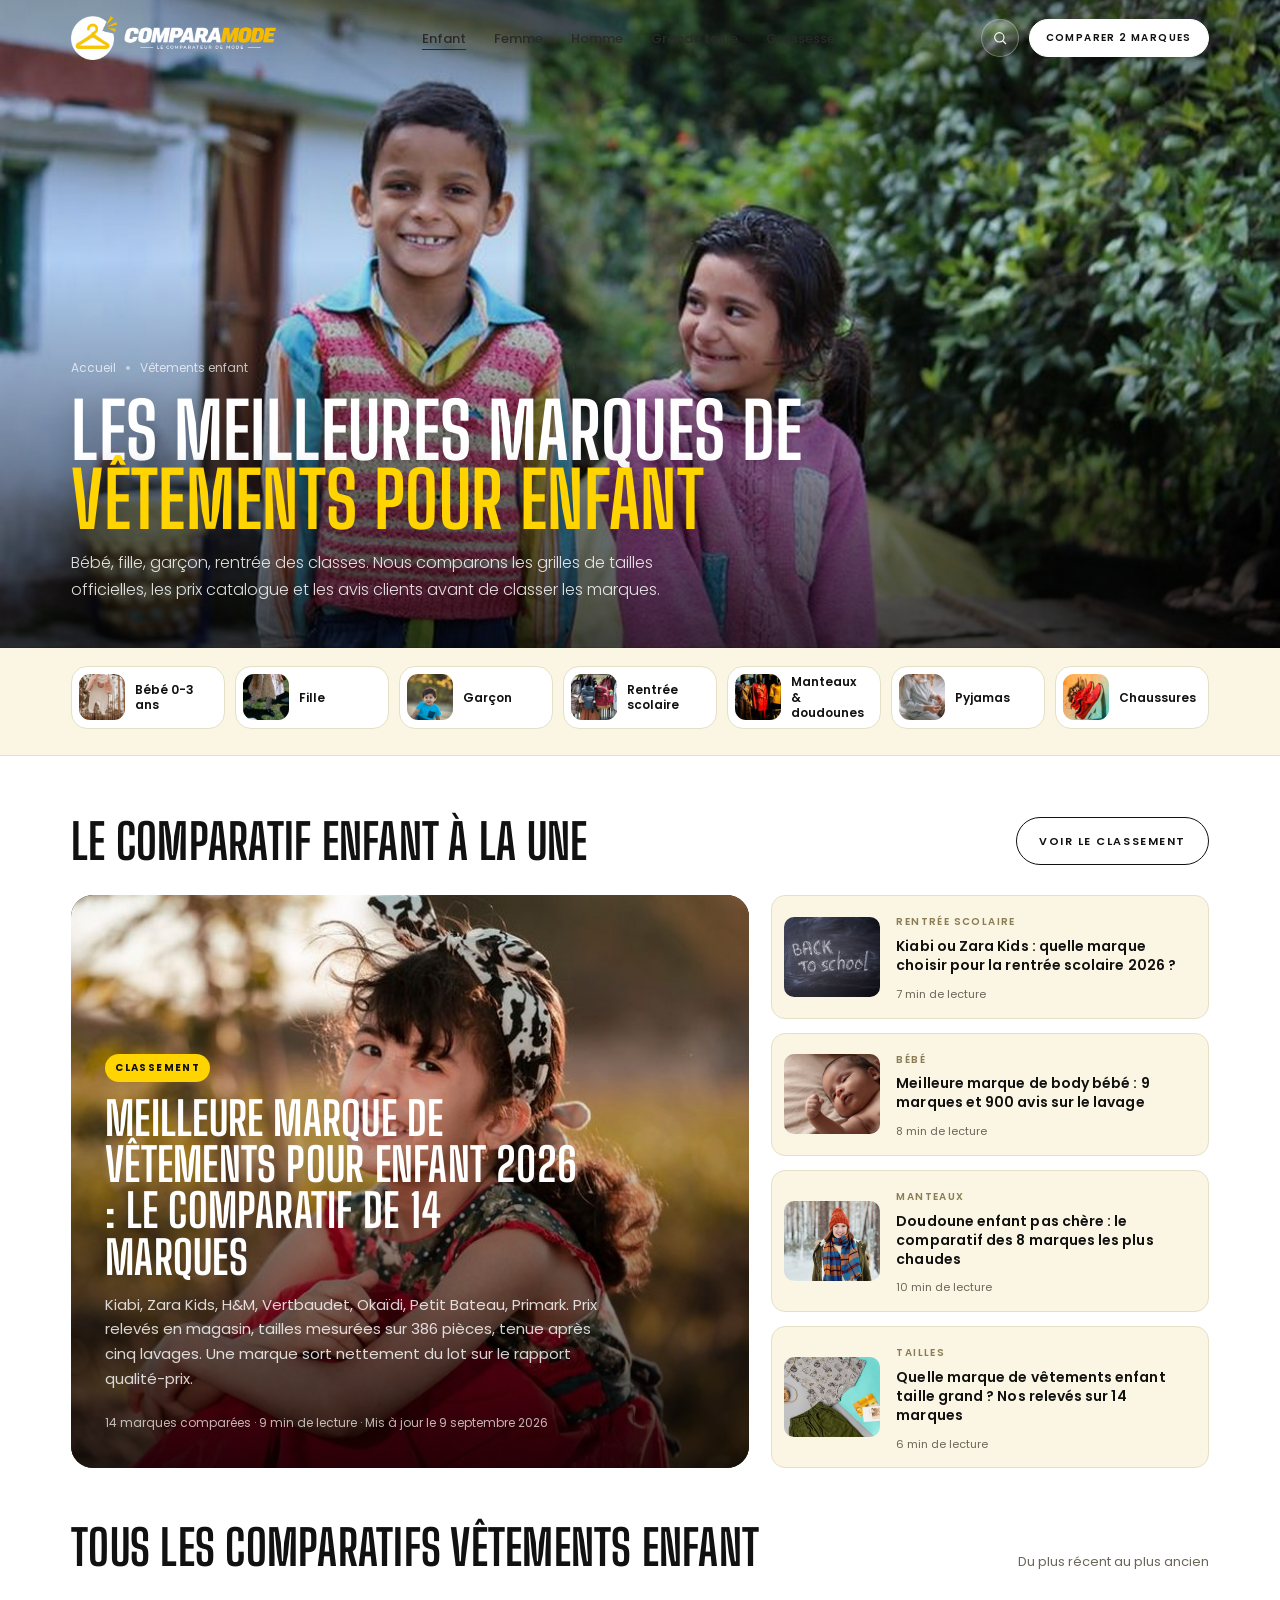
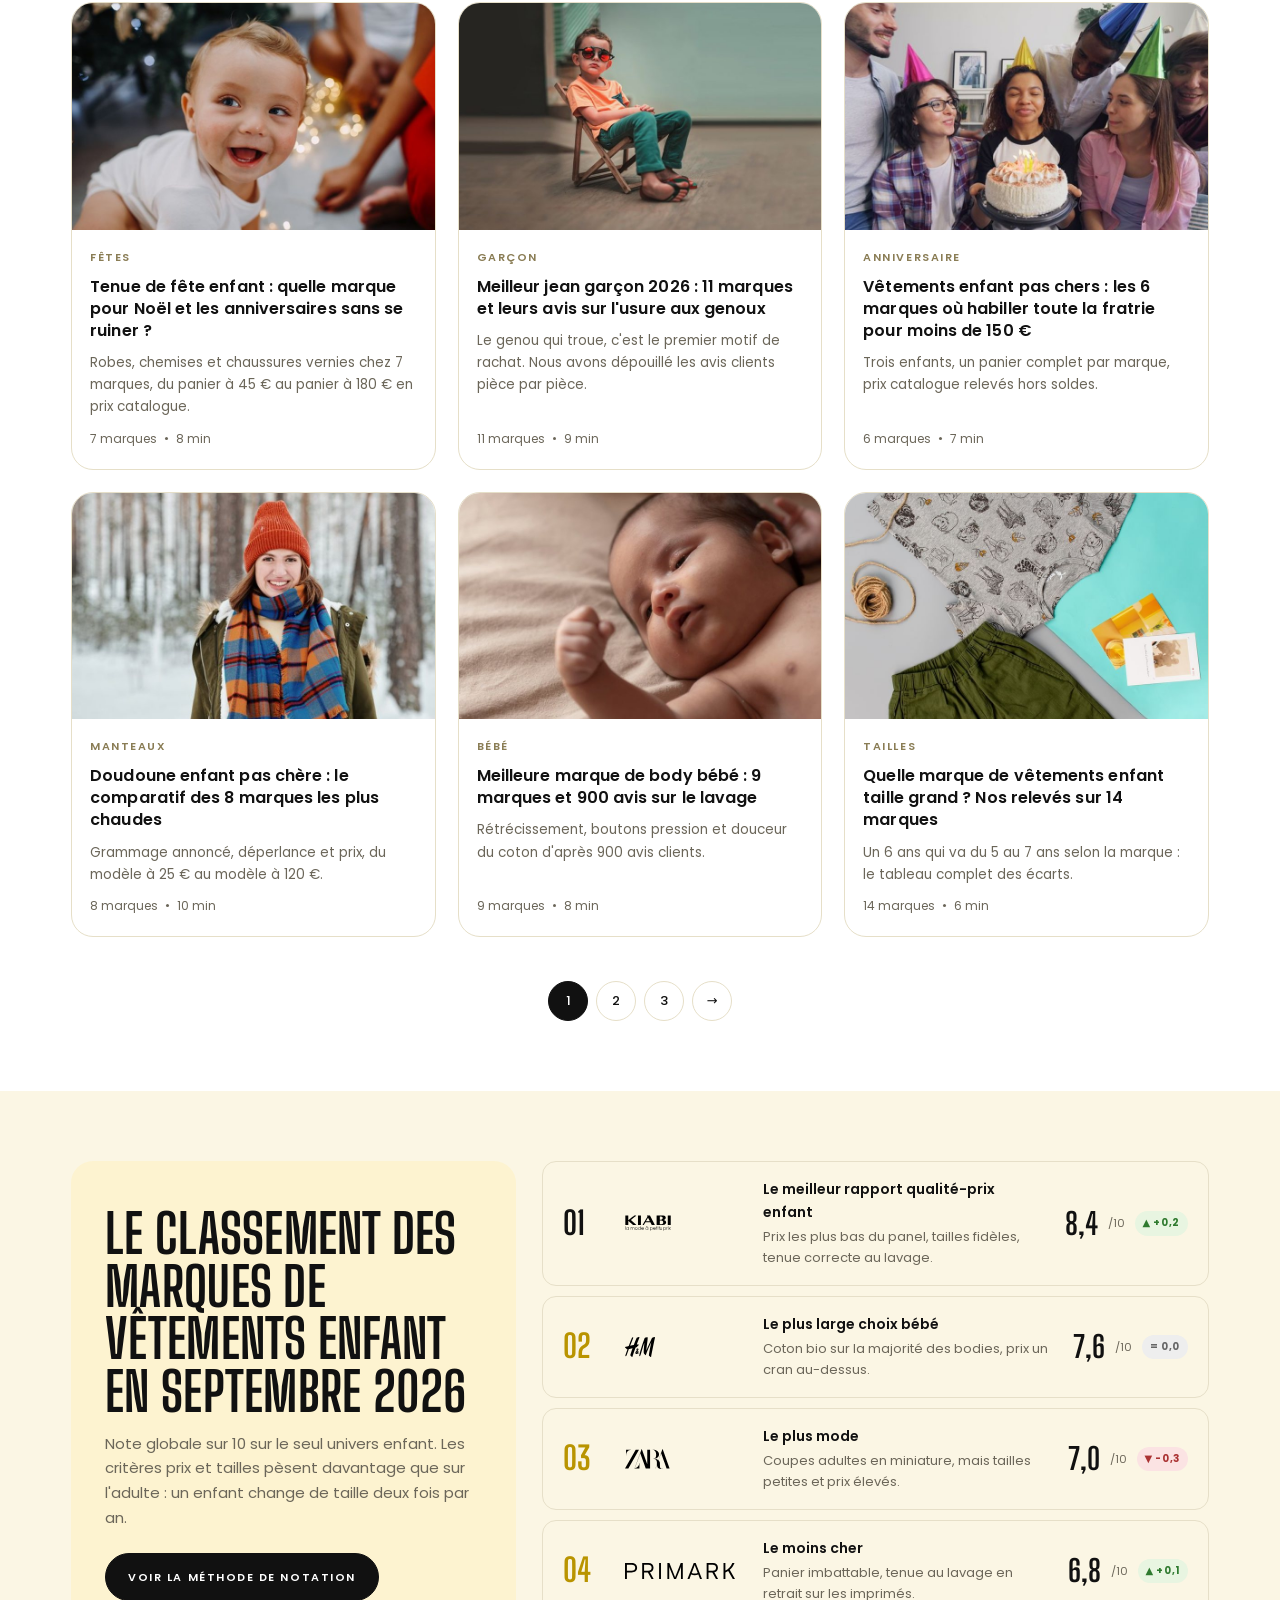
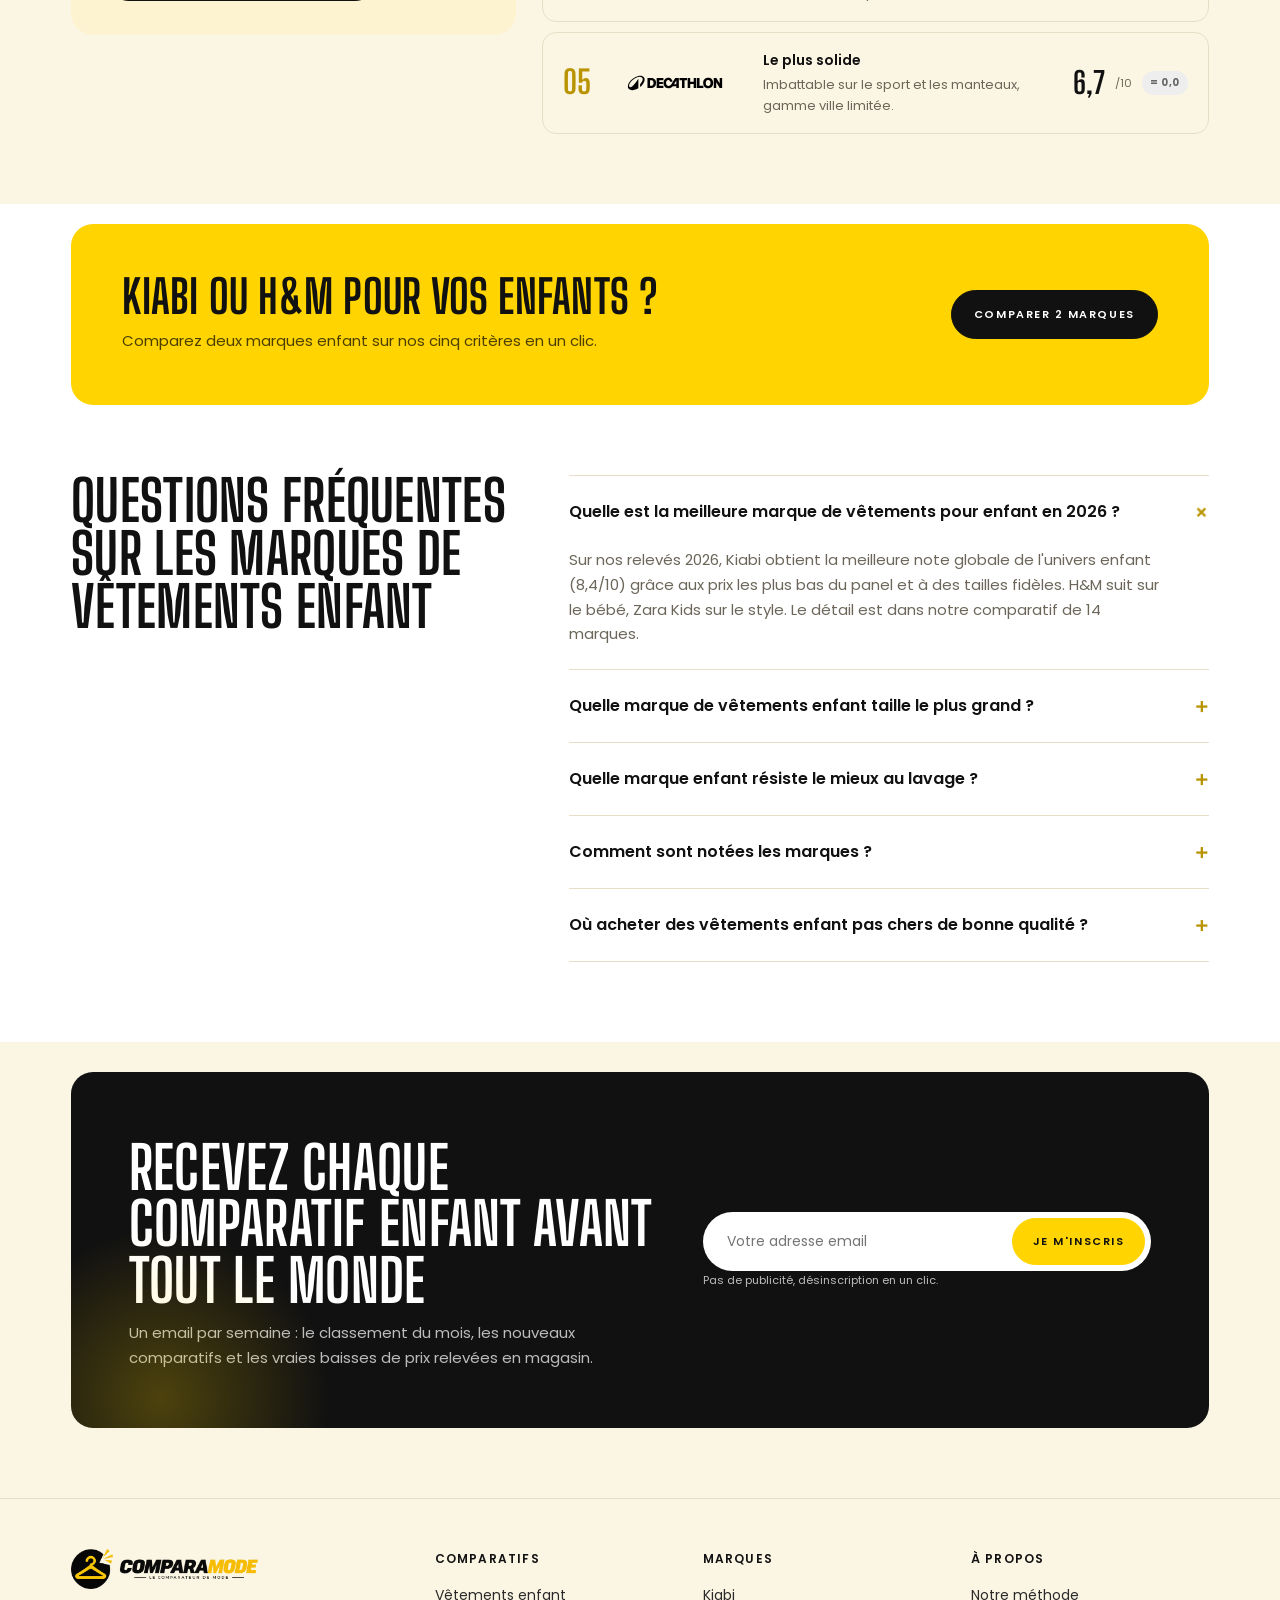
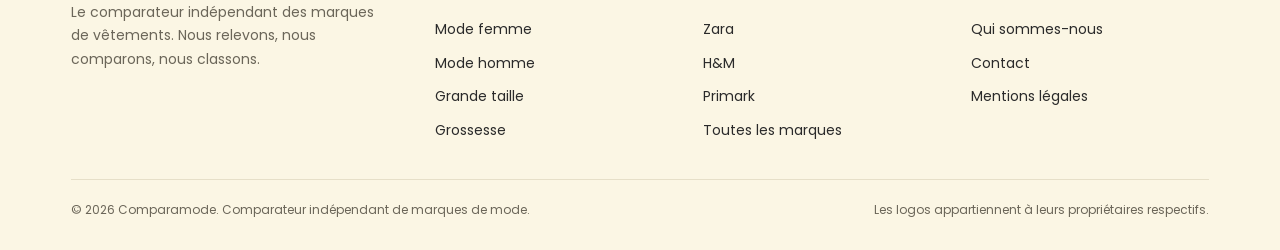
==== commit cd6c7f0b: "Logo et favicons Comparamode Le logo texte est remplacé par le logo fourni, recomposé en version hor" ====
--- a/enfant/index.html
+++ b/enfant/index.html
@@ -8,13 +8,18 @@
 <link rel="preconnect" href="https://fonts.googleapis.com">
 <link rel="preconnect" href="https://fonts.gstatic.com" crossorigin>
 <link href="https://fonts.googleapis.com/css2?family=Big+Shoulders+Display:wght@600;700;800&family=Poppins:wght@300;400;500;600&display=swap" rel="stylesheet">
-<link rel="stylesheet" href="../assets/css/site.css?v=4">
+<link rel="icon" href="../assets/logo/favicon.ico" sizes="any">
+<link rel="icon" type="image/png" sizes="32x32" href="../assets/logo/favicon-32.png">
+<link rel="icon" type="image/png" sizes="192x192" href="../assets/logo/favicon-192.png">
+<link rel="apple-touch-icon" href="../assets/logo/apple-touch-icon.png">
+<meta name="theme-color" content="#FFD400">
+<link rel="stylesheet" href="../assets/css/site.css?v=5">
 </head>
 <body>
 
 <header>
   <div class="wrap nav">
-    <a class="logo" href="../">COMPARA<span>MODE</span></a>
+    <a class="logo" href="../" aria-label="Comparamode, accueil"><img class="l-light" src="../assets/logo/logo-light.png" alt="Comparamode" width="620" height="133"><img class="l-dark" src="../assets/logo/logo.png" alt="" aria-hidden="true" width="620" height="133"></a>
     <ul class="menu">
       <li><a href="../enfant/" style="text-decoration:underline;text-underline-offset:6px">Enfant</a></li>
       <li><a href="../femme/">Femme</a></li>
@@ -68,7 +73,7 @@
         </div>
       </a>
       <div class="feat-side">
-        <a class="side-item" href="#"><img src="../assets/img/une.jpg" alt="" width="96" height="80"><div><span class="eyebrow">Rentrée scolaire</span><h3>Kiabi ou Zara Kids : quelle marque choisir pour la rentrée scolaire 2026 ?</h3><small>7 min de lecture</small></div></a>
+        <a class="side-item" href="../enfant/rentree-scolaire/"><img src="../assets/img/une.jpg" alt="" width="96" height="80"><div><span class="eyebrow">Rentrée scolaire</span><h3>Kiabi ou Zara Kids : quelle marque choisir pour la rentrée scolaire 2026 ?</h3><small>7 min de lecture</small></div></a>
         <a class="side-item" href="#"><img src="../assets/img/kid-3.jpg" alt="" width="96" height="80"><div><span class="eyebrow">Bébé</span><h3>Meilleure marque de body bébé : 9 marques et 900 avis sur le lavage</h3><small>8 min de lecture</small></div></a>
         <a class="side-item" href="#"><img src="../assets/img/kid-2.jpg" alt="" width="96" height="80"><div><span class="eyebrow">Manteaux</span><h3>Doudoune enfant pas chère : le comparatif des 8 marques les plus chaudes</h3><small>10 min de lecture</small></div></a>
         <a class="side-item" href="#"><img src="../assets/img/kid-6.jpg" alt="" width="96" height="80"><div><span class="eyebrow">Tailles</span><h3>Quelle marque de vêtements enfant taille grand ? Nos relevés sur 14 marques</h3><small>6 min de lecture</small></div></a>
@@ -155,7 +160,7 @@
 <footer>
   <div class="wrap">
     <div class="foot-grid">
-      <div class="foot-brand"><a class="logo" href="../">COMPARA<span>MODE</span></a><p>Le comparateur indépendant des marques de vêtements. Nous relevons, nous comparons, nous classons.</p></div>
+      <div class="foot-brand"><a class="logo" href="../" aria-label="Comparamode, accueil"><img src="../assets/logo/logo.png" alt="Comparamode" width="620" height="133" loading="lazy"></a><p>Le comparateur indépendant des marques de vêtements. Nous relevons, nous comparons, nous classons.</p></div>
       <div><h4>Comparatifs</h4><ul><li><a href="../enfant/">Vêtements enfant</a></li><li><a href="../femme/">Mode femme</a></li><li><a href="../homme/">Mode homme</a></li><li><a href="../grande-taille/">Grande taille</a></li><li><a href="../grossesse/">Grossesse</a></li></ul></div>
       <div><h4>Marques</h4><ul><li><a href="#">Kiabi</a></li><li><a href="#">Zara</a></li><li><a href="#">H&amp;M</a></li><li><a href="#">Primark</a></li><li><a href="../#marques">Toutes les marques</a></li></ul></div>
       <div><h4>À propos</h4><ul><li><a href="../#methode">Notre méthode</a></li><li><a href="#">Qui sommes-nous</a></li><li><a href="#">Contact</a></li><li><a href="#">Mentions légales</a></li></ul></div>
@@ -164,6 +169,6 @@
   </div>
 </footer>
 
-<script src="../assets/js/site.js?v=4"></script>
+<script src="../assets/js/site.js?v=5"></script>
 </body>
 </html>
--- a/assets/css/site.css
+++ b/assets/css/site.css
@@ -39,7 +39,7 @@
 header{position:fixed;top:0;left:0;right:0;z-index:50;background:transparent;border-bottom:1px solid transparent;transition:background .35s,border-color .35s;color:#fff}
 header.scrolled{background:rgba(251,246,228,.86);backdrop-filter:saturate(1.4) blur(12px);-webkit-backdrop-filter:saturate(1.4) blur(12px);border-bottom-color:var(--line);color:var(--ink)}
 header .logo span{color:var(--yellow)}
-header.scrolled .logo span{color:#B99400}
+header.scrolled 
 header .menu a{color:rgba(255,255,255,.85)}
 header.scrolled .menu a{color:var(--ink-2)}
 header .iconbtn{background:rgba(255,255,255,.12);border-color:rgba(255,255,255,.3)}
@@ -51,8 +51,15 @@
 header .burger svg{stroke:#fff}
 header.scrolled .burger svg{stroke:#111}
 .nav{display:flex;align-items:center;gap:26px;padding-block:16px}
-.logo{font-family:var(--display);font-weight:800;font-size:26px;letter-spacing:.02em;transition:color .3s}
-.logo span{color:#B99400}
+.logo{display:block;line-height:0;flex:none}
+.logo img{height:44px;width:auto;display:block}
+header .logo .l-dark{display:none}
+header.scrolled .logo .l-dark{display:block}
+header.scrolled .logo .l-light{display:none}
+footer .logo .l-light{display:none}
+footer .logo img{height:40px}
+@media (max-width:600px){.logo img{height:36px}}
+
 .menu{display:flex;gap:28px;margin:0 auto;list-style:none;padding:0}
 .menu a{font-size:13px;font-weight:500;color:var(--ink-2)}
 .menu a:hover{color:#000;text-decoration:underline;text-underline-offset:6px}
@@ -340,8 +347,12 @@
 .brief .answer b{font-weight:600}
 
 /* sommaire */
-.toc{border:1px solid var(--line);border-radius:var(--r-md);padding:20px 22px;margin:0 0 36px;background:var(--yellow-pale)}
-.prose .toc h2{font-size:15px;margin-top:0;font-family:var(--text);font-weight:600;text-transform:uppercase;letter-spacing:.08em;margin:0 0 12px}
+.toc{border:1px solid var(--line);border-radius:var(--r-md);padding:16px 20px;margin:0 0 36px;background:var(--yellow-pale)}
+.toc summary{list-style:none;cursor:pointer;display:flex;align-items:center;justify-content:space-between;gap:12px;font-size:13px;font-weight:600;text-transform:uppercase;letter-spacing:.08em}
+.toc summary::-webkit-details-marker{display:none}
+.toc summary::after{content:"+";font-family:var(--display);font-weight:700;font-size:24px;line-height:1;color:#B99400;transition:.25s}
+.toc[open] summary::after{transform:rotate(45deg)}
+.toc[open] ol{margin-top:14px}
 .toc ol{margin:0;padding-left:20px;display:grid;gap:7px;font-size:14.5px}
 .toc a:hover{text-decoration:underline;text-underline-offset:3px}
 
@@ -361,6 +372,11 @@
 .prose blockquote{margin:26px 0;padding:18px 22px;background:var(--yellow-pale);border-left:3px solid var(--yellow);border-radius:0 12px 12px 0;font-size:16px}
 .prose blockquote p:last-child{margin:0}
 
+/* figure dans le texte */
+.prose figure{margin:34px 0;border-radius:var(--r-lg);overflow:hidden;background:var(--yellow-pale)}
+.prose figure img{width:100%;aspect-ratio:12/7;object-fit:cover;display:block}
+.prose figure figcaption{font-size:12.5px;color:var(--muted);padding:12px 16px;line-height:1.5}
+
 /* tableau */
 .table-wrap{margin:0 0 26px;border:1px solid var(--line);border-radius:var(--r-md);overflow:hidden}
 .table-scroll{overflow-x:auto}
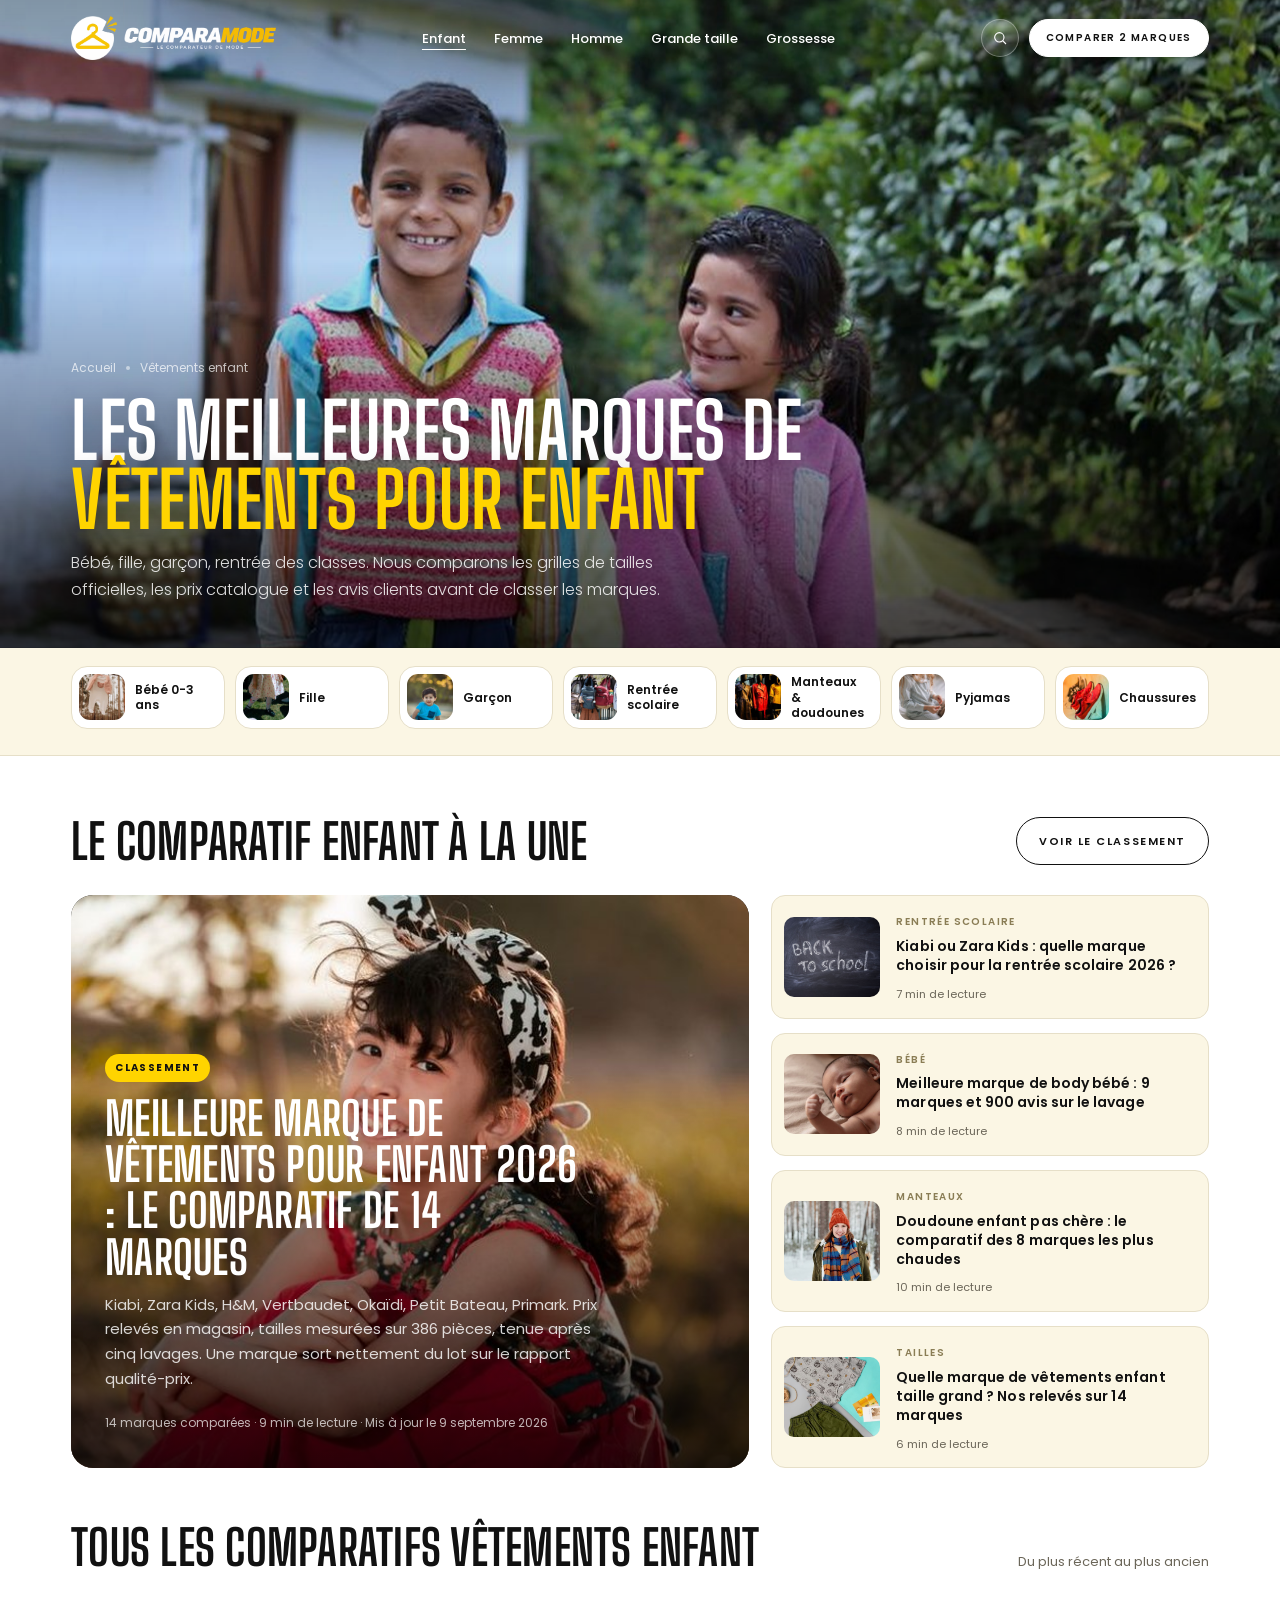
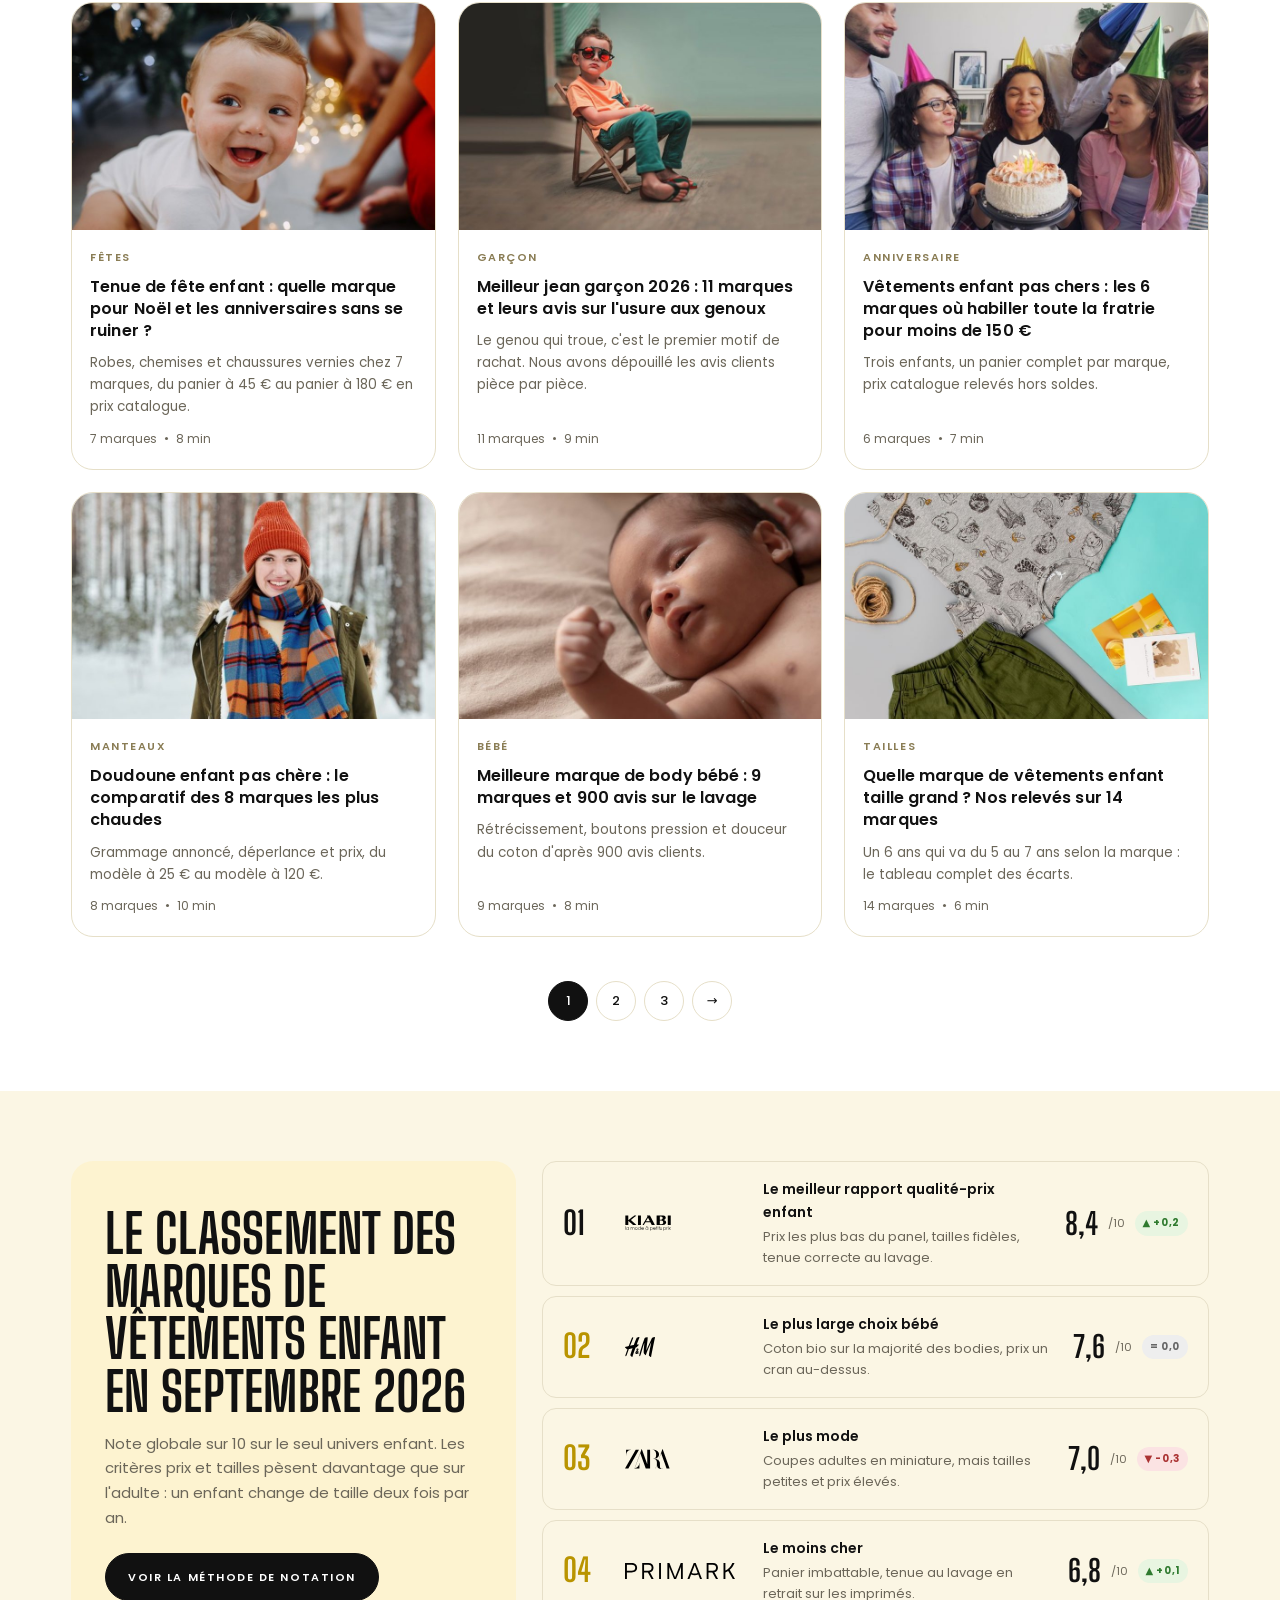
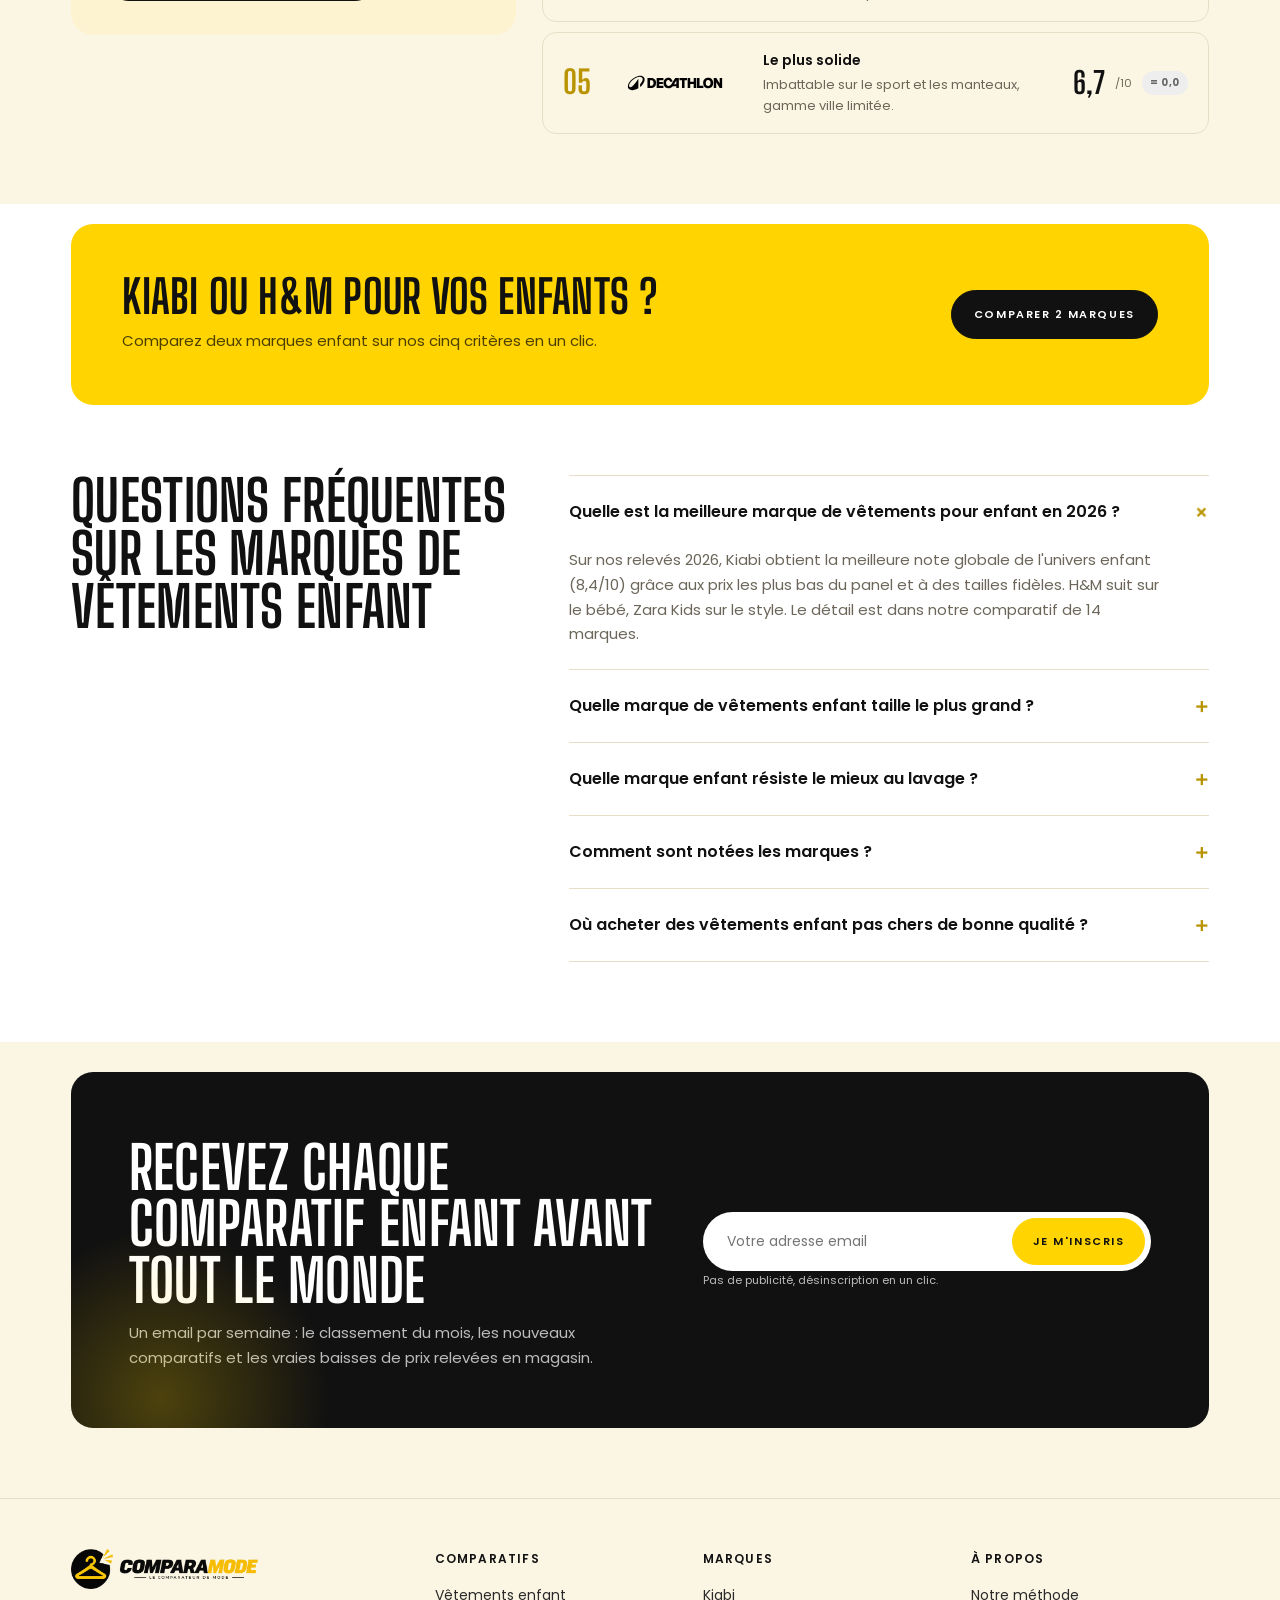
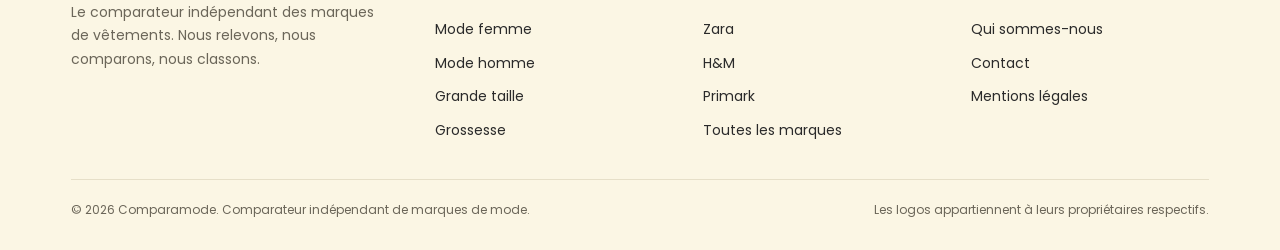
==== commit fe614cd2: "Répare la couleur du menu sur le header transparent Le retrait de l'ancienne règle du logo texte ava" ====
--- a/enfant/index.html
+++ b/enfant/index.html
@@ -13,7 +13,7 @@
 <link rel="icon" type="image/png" sizes="192x192" href="../assets/logo/favicon-192.png">
 <link rel="apple-touch-icon" href="../assets/logo/apple-touch-icon.png">
 <meta name="theme-color" content="#FFD400">
-<link rel="stylesheet" href="../assets/css/site.css?v=5">
+<link rel="stylesheet" href="../assets/css/site.css?v=6">
 </head>
 <body>
 
@@ -169,6 +169,6 @@
   </div>
 </footer>
 
-<script src="../assets/js/site.js?v=5"></script>
+<script src="../assets/js/site.js?v=6"></script>
 </body>
 </html>
--- a/assets/css/site.css
+++ b/assets/css/site.css
@@ -38,9 +38,7 @@
 /* ---------- header sticky ---------- */
 header{position:fixed;top:0;left:0;right:0;z-index:50;background:transparent;border-bottom:1px solid transparent;transition:background .35s,border-color .35s;color:#fff}
 header.scrolled{background:rgba(251,246,228,.86);backdrop-filter:saturate(1.4) blur(12px);-webkit-backdrop-filter:saturate(1.4) blur(12px);border-bottom-color:var(--line);color:var(--ink)}
-header .logo span{color:var(--yellow)}
-header.scrolled 
-header .menu a{color:rgba(255,255,255,.85)}
+header .menu a{color:#fff}
 header.scrolled .menu a{color:var(--ink-2)}
 header .iconbtn{background:rgba(255,255,255,.12);border-color:rgba(255,255,255,.3)}
 header .iconbtn svg{stroke:#fff}
